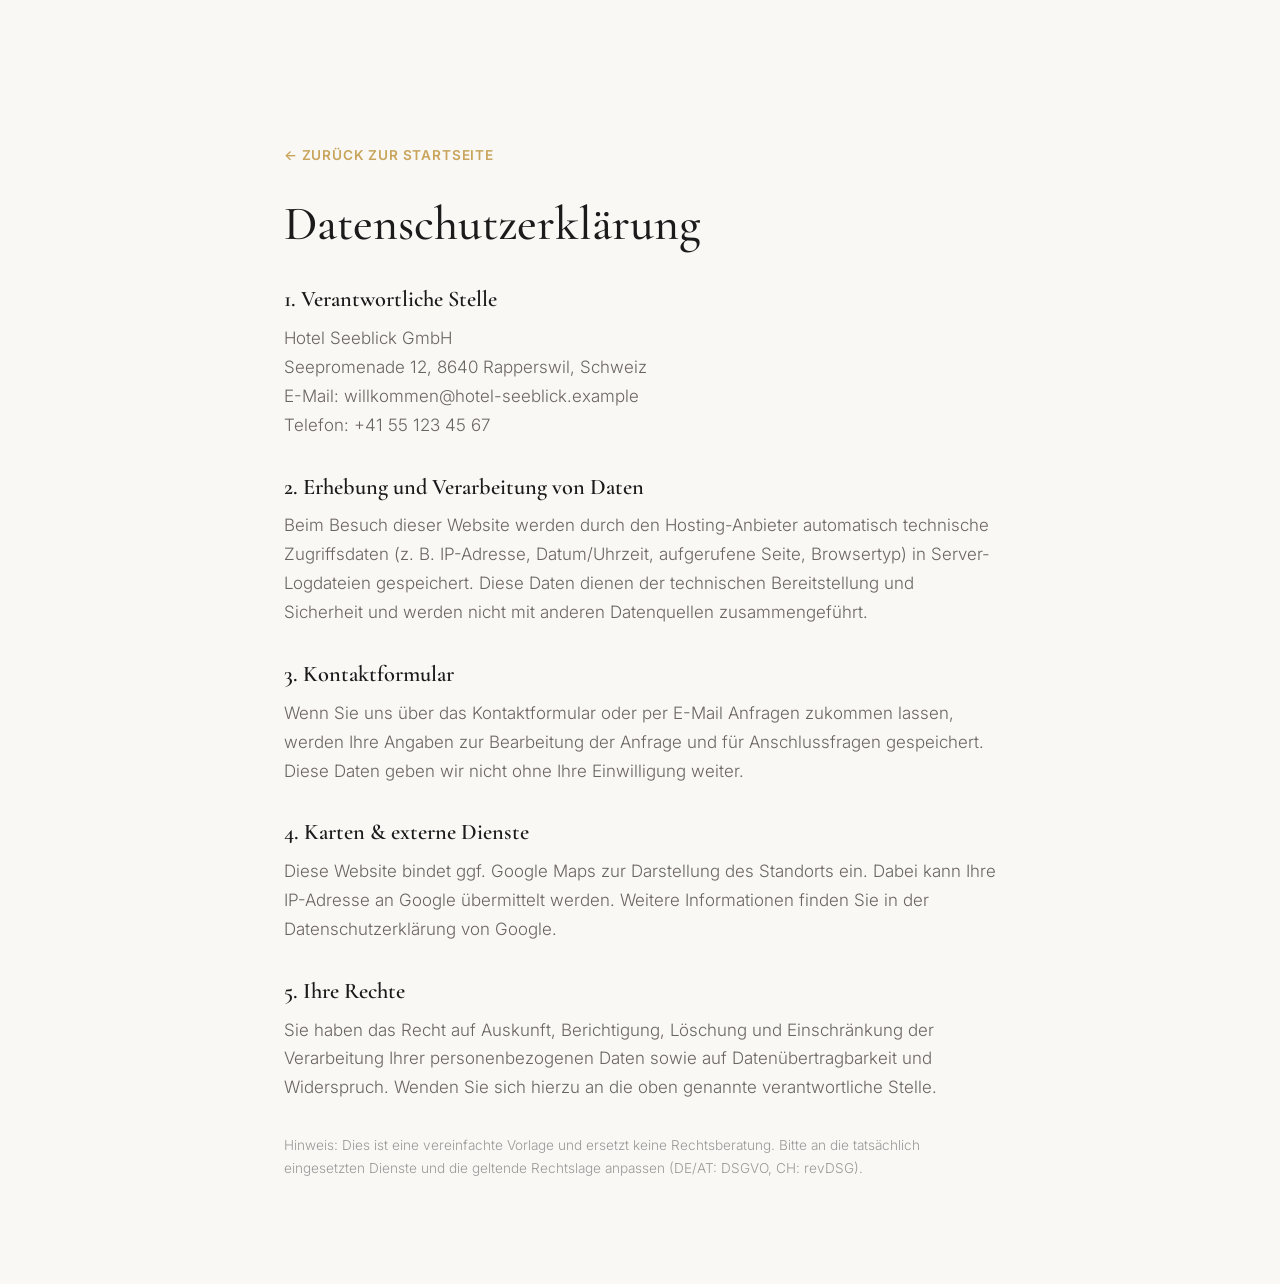
==== datenschutz.html @ 6d51a289 "Add reusable hotel website template Statisches, build-freies Hotel-Website-Template (HTML/CSS/JS), d" ====
<!DOCTYPE html>
<html lang="de">
<head>
  <meta charset="UTF-8" />
  <meta name="viewport" content="width=device-width, initial-scale=1.0" />
  <title>Datenschutz</title>
  <meta name="robots" content="noindex" />
  <link rel="preconnect" href="https://fonts.googleapis.com" />
  <link rel="preconnect" href="https://fonts.gstatic.com" crossorigin />
  <link href="https://fonts.googleapis.com/css2?family=Cormorant+Garamond:wght@400;500;600;700&family=Inter:wght@300;400;500;600&display=swap" rel="stylesheet" />
  <link rel="icon" href="images/favicon.svg" type="image/svg+xml" />
  <link rel="stylesheet" href="css/style.css" />
</head>
<body>
  <main class="legal-page">
    <a href="index.html" class="legal-back">← Zurück zur Startseite</a>
    <h1>Datenschutzerklärung</h1>

    <h2>1. Verantwortliche Stelle</h2>
    <p id="dsResponsible"></p>

    <h2>2. Erhebung und Verarbeitung von Daten</h2>
    <p>Beim Besuch dieser Website werden durch den Hosting-Anbieter automatisch technische
       Zugriffsdaten (z. B. IP-Adresse, Datum/Uhrzeit, aufgerufene Seite, Browsertyp)
       in Server-Logdateien gespeichert. Diese Daten dienen der technischen Bereitstellung
       und Sicherheit und werden nicht mit anderen Datenquellen zusammengeführt.</p>

    <h2>3. Kontaktformular</h2>
    <p>Wenn Sie uns über das Kontaktformular oder per E-Mail Anfragen zukommen lassen,
       werden Ihre Angaben zur Bearbeitung der Anfrage und für Anschlussfragen gespeichert.
       Diese Daten geben wir nicht ohne Ihre Einwilligung weiter.</p>

    <h2>4. Karten &amp; externe Dienste</h2>
    <p>Diese Website bindet ggf. Google Maps zur Darstellung des Standorts ein. Dabei kann
       Ihre IP-Adresse an Google übermittelt werden. Weitere Informationen finden Sie in der
       Datenschutzerklärung von Google.</p>

    <h2>5. Ihre Rechte</h2>
    <p>Sie haben das Recht auf Auskunft, Berichtigung, Löschung und Einschränkung der
       Verarbeitung Ihrer personenbezogenen Daten sowie auf Datenübertragbarkeit und
       Widerspruch. Wenden Sie sich hierzu an die oben genannte verantwortliche Stelle.</p>

    <p style="margin-top:32px;font-size:.85rem;color:#999">
      Hinweis: Dies ist eine vereinfachte Vorlage und ersetzt keine Rechtsberatung. Bitte an
      die tatsächlich eingesetzten Dienste und die geltende Rechtslage anpassen
      (DE/AT: DSGVO, CH: revDSG).
    </p>
  </main>

  <script src="js/content.js"></script>
  <script>
    (function () {
      var H = window.HOTEL || {}, L = H.legal || {}, C = H.contact || {}, T = H.theme || {};
      var r = document.documentElement.style;
      if (T.colorPrimary) r.setProperty("--color-primary", T.colorPrimary);
      if (T.colorAccent)  r.setProperty("--color-accent", T.colorAccent);
      if (T.colorBg)      r.setProperty("--color-bg", T.colorBg);
      if (T.colorText)    r.setProperty("--color-text", T.colorText);
      if (T.fontHeading)  r.setProperty("--font-heading", T.fontHeading);
      if (T.fontBody)     r.setProperty("--font-body", T.fontBody);

      var parts = [];
      if (L.company) parts.push(L.company);
      if (L.addressLines) parts.push(L.addressLines.join(", "));
      if (L.email || C.email) parts.push("E-Mail: " + (L.email || C.email));
      if (L.phone || C.phone) parts.push("Telefon: " + (L.phone || C.phone));
      var n = document.getElementById("dsResponsible");
      if (n) n.innerHTML = parts.join("<br>");
    })();
  </script>
</body>
</html>
---- css/style.css ----
/* =============================================================================
   HOTEL-WEBSITE · STYLING
   -----------------------------------------------------------------------------
   Farben & Schriften werden über die Variablen in :root gesteuert und können
   zusätzlich in js/content.js (theme) pro Hotel überschrieben werden.
   ============================================================================= */

:root {
  /* --- Theme-Tokens (werden ggf. von content.js überschrieben) --- */
  --color-primary: #1b1b1b;
  --color-accent:  #c8a45c;
  --color-bg:      #faf8f5;
  --color-text:    #2e2b28;
  --font-heading:  'Cormorant Garamond', Georgia, serif;
  --font-body:     'Inter', system-ui, sans-serif;

  /* --- abgeleitete Werte --- */
  --color-muted: #6b6560;
  --color-line:  #e7e1d8;
  --color-white: #ffffff;
  --maxw: 1180px;
  --radius: 6px;
  --shadow: 0 18px 50px rgba(0, 0, 0, .10);
  --shadow-sm: 0 6px 20px rgba(0, 0, 0, .07);
  --ease: cubic-bezier(.22, .61, .36, 1);
}

/* --- Reset / Base ------------------------------------------------------- */
* { box-sizing: border-box; margin: 0; padding: 0; }
html { scroll-behavior: smooth; -webkit-text-size-adjust: 100%; }
body {
  font-family: var(--font-body);
  color: var(--color-text);
  background: var(--color-bg);
  line-height: 1.7;
  font-weight: 300;
  font-size: 17px;
  overflow-x: hidden;
}
img { max-width: 100%; display: block; }
a { color: inherit; text-decoration: none; }
h1, h2, h3 { font-family: var(--font-heading); font-weight: 600; line-height: 1.15; color: var(--color-primary); }
h1 { font-size: clamp(2.6rem, 6vw, 4.6rem); font-weight: 500; }
h2 { font-size: clamp(2rem, 4vw, 3rem); }
h3 { font-size: 1.5rem; }
p { color: var(--color-text); }

.container { width: 100%; max-width: var(--maxw); margin: 0 auto; padding: 0 24px; }

.eyebrow {
  font-family: var(--font-body);
  text-transform: uppercase;
  letter-spacing: .22em;
  font-size: .72rem;
  font-weight: 600;
  color: var(--color-accent);
  margin-bottom: 14px;
}
.eyebrow-light { color: var(--color-accent); }

.section { padding: clamp(64px, 9vw, 120px) 0; }
.section-head { text-align: center; max-width: 640px; margin: 0 auto clamp(40px, 6vw, 64px); }

/* --- Buttons ------------------------------------------------------------ */
.btn {
  display: inline-block;
  font-family: var(--font-body);
  font-size: .82rem;
  font-weight: 600;
  letter-spacing: .12em;
  text-transform: uppercase;
  padding: 15px 34px;
  border-radius: var(--radius);
  cursor: pointer;
  border: 1px solid transparent;
  transition: transform .25s var(--ease), background .25s, color .25s, box-shadow .25s;
}
.btn-primary { background: var(--color-accent); color: #fff; }
.btn-primary:hover { transform: translateY(-2px); box-shadow: 0 12px 28px rgba(200, 164, 92, .35); }
.btn-outline { background: transparent; color: var(--color-primary); border-color: var(--color-line); }
.btn-outline:hover { border-color: var(--color-accent); color: var(--color-accent); }

/* --- Header / Navigation ------------------------------------------------ */
.site-header {
  position: fixed; inset: 0 0 auto 0; z-index: 100;
  transition: background .35s var(--ease), box-shadow .35s, padding .35s;
  padding: 22px 0;
}
.site-header.scrolled { background: var(--color-white); box-shadow: var(--shadow-sm); padding: 12px 0; }
.header-inner { display: flex; align-items: center; justify-content: space-between; }
.logo {
  font-family: var(--font-heading); font-size: 1.7rem; font-weight: 600; letter-spacing: .02em;
  color: #fff; transition: color .35s;
}
.site-header.scrolled .logo { color: var(--color-primary); }

.main-nav ul { display: flex; align-items: center; gap: 34px; list-style: none; }
.main-nav a {
  font-size: .82rem; letter-spacing: .1em; text-transform: uppercase; font-weight: 500;
  color: #fff; position: relative; transition: color .3s;
}
.site-header.scrolled .main-nav a { color: var(--color-primary); }
.main-nav a:not(.nav-cta)::after {
  content: ""; position: absolute; left: 0; bottom: -6px; width: 0; height: 1px;
  background: var(--color-accent); transition: width .3s var(--ease);
}
.main-nav a:not(.nav-cta):hover::after { width: 100%; }
.main-nav a.nav-cta {
  border: 1px solid rgba(255, 255, 255, .6); padding: 9px 20px; border-radius: var(--radius);
}
.main-nav a.nav-cta:hover { background: var(--color-accent); border-color: var(--color-accent); color: #fff; }
.site-header.scrolled .nav-cta { border-color: var(--color-accent); color: var(--color-accent); }
.site-header.scrolled .nav-cta:hover { background: var(--color-accent); color: #fff; }

.nav-toggle { display: none; flex-direction: column; gap: 5px; background: none; border: 0; cursor: pointer; padding: 6px; z-index: 110; }
.nav-toggle span { width: 26px; height: 2px; background: #fff; transition: transform .3s, opacity .3s; }
.site-header.scrolled .nav-toggle span { background: var(--color-primary); }
.nav-toggle.open span { background: var(--color-primary); }
.nav-toggle.open span:nth-child(1) { transform: translateY(7px) rotate(45deg); }
.nav-toggle.open span:nth-child(2) { opacity: 0; }
.nav-toggle.open span:nth-child(3) { transform: translateY(-7px) rotate(-45deg); }

/* --- Hero --------------------------------------------------------------- */
.hero { position: relative; min-height: 100vh; display: flex; align-items: center; color: #fff; overflow: hidden; }
.hero-bg {
  position: absolute; inset: 0; background-size: cover; background-position: center;
  background-color: #2a2622; transform: scale(1.05); animation: heroZoom 14s ease-out forwards;
}
@keyframes heroZoom { to { transform: scale(1); } }
.hero-overlay { position: absolute; inset: 0; background: linear-gradient(180deg, rgba(20,18,16,.35) 0%, rgba(20,18,16,.55) 100%); }
.hero-content { position: relative; text-align: center; max-width: 820px; }
.hero-eyebrow { text-transform: uppercase; letter-spacing: .26em; font-size: .78rem; font-weight: 600; color: var(--color-accent); margin-bottom: 20px; }
.hero h1 { color: #fff; margin-bottom: 20px; text-shadow: 0 2px 30px rgba(0,0,0,.25); }
.hero-subline { font-size: 1.25rem; font-weight: 300; margin-bottom: 38px; color: rgba(255,255,255,.92); }
.hero-scroll {
  position: absolute; bottom: 28px; left: 50%; transform: translateX(-50%);
  color: #fff; font-size: 1.6rem; opacity: .8; animation: bob 2s infinite;
}
@keyframes bob { 0%,100% { transform: translate(-50%,0); } 50% { transform: translate(-50%,8px); } }

/* --- Über uns ----------------------------------------------------------- */
.about-grid { display: grid; grid-template-columns: 1fr 1fr; gap: clamp(36px, 6vw, 80px); align-items: center; }
.about-text h2 { margin-bottom: 22px; }
.about-text p { color: var(--color-muted); margin-bottom: 16px; }
.about-image img { border-radius: var(--radius); box-shadow: var(--shadow); aspect-ratio: 4/5; object-fit: cover; width: 100%; }

/* --- Zimmer ------------------------------------------------------------- */
.rooms-grid { display: grid; grid-template-columns: repeat(3, 1fr); gap: 30px; }
.room-card { background: #fff; border-radius: var(--radius); overflow: hidden; box-shadow: var(--shadow-sm); display: flex; flex-direction: column; transition: transform .35s var(--ease), box-shadow .35s; }
.room-card:hover { transform: translateY(-6px); box-shadow: var(--shadow); }
.room-img { overflow: hidden; aspect-ratio: 3/2; }
.room-img img { width: 100%; height: 100%; object-fit: cover; transition: transform .6s var(--ease); }
.room-card:hover .room-img img { transform: scale(1.06); }
.room-body { padding: 26px; display: flex; flex-direction: column; flex: 1; }
.room-head { display: flex; align-items: baseline; justify-content: space-between; gap: 12px; margin-bottom: 12px; }
.room-size { font-size: .8rem; color: var(--color-muted); letter-spacing: .05em; white-space: nowrap; }
.room-desc { color: var(--color-muted); font-size: .96rem; margin-bottom: 18px; }
.room-tags { display: flex; flex-wrap: wrap; gap: 8px; margin-bottom: 22px; }
.room-tag { font-size: .74rem; letter-spacing: .04em; padding: 5px 11px; background: var(--color-bg); border: 1px solid var(--color-line); border-radius: 40px; color: var(--color-muted); }
.room-foot { margin-top: auto; display: flex; align-items: center; justify-content: space-between; padding-top: 16px; border-top: 1px solid var(--color-line); }
.room-price { font-family: var(--font-heading); font-size: 1.25rem; color: var(--color-primary); font-weight: 600; }
.room-link { font-size: .82rem; font-weight: 600; letter-spacing: .06em; color: var(--color-accent); text-transform: uppercase; }

/* --- Ausstattung -------------------------------------------------------- */
.amenities { background: #fff; }
.amenities-grid { display: grid; grid-template-columns: repeat(3, 1fr); gap: 20px; }
.amenity { text-align: center; padding: 40px 26px; border: 1px solid var(--color-line); border-radius: var(--radius); transition: border-color .3s, transform .3s var(--ease); }
.amenity:hover { border-color: var(--color-accent); transform: translateY(-4px); }
.amenity-icon { width: 54px; height: 54px; margin: 0 auto 18px; color: var(--color-accent); }
.amenity-icon svg { width: 100%; height: 100%; }
.amenity h3 { font-size: 1.2rem; margin-bottom: 8px; }
.amenity p { color: var(--color-muted); font-size: .92rem; }

/* --- Galerie ------------------------------------------------------------ */
.gallery-grid { display: grid; grid-template-columns: repeat(3, 1fr); gap: 14px; }
.gallery-item { border: 0; padding: 0; cursor: pointer; overflow: hidden; border-radius: var(--radius); aspect-ratio: 1; background: var(--color-line); }
.gallery-item img { width: 100%; height: 100%; object-fit: cover; transition: transform .6s var(--ease); }
.gallery-item:hover img { transform: scale(1.08); }
.gallery-item:nth-child(1) { grid-column: span 2; grid-row: span 2; aspect-ratio: auto; }

/* --- Bewertungen -------------------------------------------------------- */
.testimonials { background: var(--color-primary); color: #fff; }
.testimonials h2 { color: #fff; }
.testimonials-grid { display: grid; grid-template-columns: repeat(3, 1fr); gap: 28px; }
.testimonial { background: rgba(255,255,255,.04); border: 1px solid rgba(255,255,255,.1); border-radius: var(--radius); padding: 34px 30px; }
.testimonial .stars { color: var(--color-accent); letter-spacing: .15em; margin-bottom: 16px; font-size: .95rem; }
.testimonial blockquote { font-family: var(--font-heading); font-size: 1.3rem; line-height: 1.5; color: #fff; margin-bottom: 20px; font-style: italic; }
.testimonial figcaption { font-size: .9rem; color: rgba(255,255,255,.65); }
.testimonial figcaption strong { color: #fff; font-weight: 500; }

/* --- Lage --------------------------------------------------------------- */
.location-grid { display: grid; grid-template-columns: 1fr 1.15fr; gap: clamp(32px, 5vw, 64px); align-items: center; }
.location-text h2 { margin-bottom: 20px; }
.location-address { font-size: 1.15rem; color: var(--color-primary); margin-bottom: 10px; font-weight: 500; }
.location-directions { color: var(--color-muted); margin-bottom: 26px; }
.location-map { border-radius: var(--radius); overflow: hidden; box-shadow: var(--shadow); }
.location-map iframe { width: 100%; height: 400px; border: 0; display: block; }

/* --- Kontakt ------------------------------------------------------------ */
.contact { background: #fff; }
.contact-grid { display: grid; grid-template-columns: 1fr 1.1fr; gap: clamp(36px, 6vw, 72px); align-items: start; }
.contact-info h2 { margin-bottom: 26px; }
.contact-list { list-style: none; }
.contact-list li { display: flex; flex-direction: column; padding: 14px 0; border-bottom: 1px solid var(--color-line); }
.contact-label { font-size: .72rem; text-transform: uppercase; letter-spacing: .14em; color: var(--color-accent); font-weight: 600; margin-bottom: 4px; }
.contact-list a:hover { color: var(--color-accent); }
.contact-social { display: flex; gap: 16px; margin-top: 24px; }
.contact-social a { font-size: .82rem; font-weight: 600; letter-spacing: .06em; text-transform: uppercase; color: var(--color-primary); border-bottom: 1px solid var(--color-accent); padding-bottom: 3px; }
.contact-social a:hover { color: var(--color-accent); }

.contact-form { background: var(--color-bg); padding: clamp(26px, 4vw, 42px); border-radius: var(--radius); border: 1px solid var(--color-line); }
.form-row { display: grid; grid-template-columns: 1fr 1fr; gap: 16px; }
.contact-form label { display: block; font-size: .78rem; font-weight: 600; letter-spacing: .08em; text-transform: uppercase; color: var(--color-muted); margin-bottom: 16px; }
.contact-form input, .contact-form textarea {
  width: 100%; margin-top: 7px; padding: 13px 15px; font-family: var(--font-body); font-size: .95rem;
  border: 1px solid var(--color-line); border-radius: var(--radius); background: #fff; color: var(--color-text);
  font-weight: 400; transition: border-color .25s;
}
.contact-form input:focus, .contact-form textarea:focus { outline: none; border-color: var(--color-accent); }
.contact-form textarea { resize: vertical; }
.contact-form .btn { width: 100%; margin-top: 6px; border: 0; }
.form-status { margin-top: 14px; font-size: .9rem; min-height: 1em; }
.form-status.ok { color: #2e7d32; }
.form-status.err { color: #c0392b; }

/* --- Footer ------------------------------------------------------------- */
.site-footer { background: var(--color-primary); color: rgba(255,255,255,.7); padding: 60px 0 30px; }
.footer-inner { display: grid; grid-template-columns: 1fr auto; gap: 30px 40px; align-items: start; }
.footer-logo { font-family: var(--font-heading); font-size: 1.5rem; color: #fff; display: block; margin-bottom: 8px; }
.footer-brand p { color: rgba(255,255,255,.55); font-size: .95rem; }
.footer-nav { display: flex; flex-wrap: wrap; gap: 22px; }
.footer-nav a { font-size: .85rem; letter-spacing: .04em; transition: color .25s; }
.footer-nav a:hover { color: var(--color-accent); }
.footer-copy { grid-column: 1 / -1; border-top: 1px solid rgba(255,255,255,.12); padding-top: 24px; margin-top: 14px; font-size: .82rem; color: rgba(255,255,255,.45); }

/* --- Lightbox ----------------------------------------------------------- */
.lightbox { position: fixed; inset: 0; z-index: 200; background: rgba(15,13,11,.94); display: none; align-items: center; justify-content: center; }
.lightbox.open { display: flex; }
.lightbox-img { max-width: 90vw; max-height: 86vh; border-radius: 4px; box-shadow: 0 20px 60px rgba(0,0,0,.5); }
.lightbox-close { position: absolute; top: 22px; right: 28px; background: none; border: 0; color: #fff; font-size: 2.4rem; line-height: 1; cursor: pointer; opacity: .85; }
.lightbox-nav { position: absolute; top: 50%; transform: translateY(-50%); background: rgba(255,255,255,.08); border: 0; color: #fff; width: 54px; height: 54px; border-radius: 50%; font-size: 2rem; cursor: pointer; transition: background .25s; }
.lightbox-nav:hover { background: rgba(255,255,255,.2); }
.lightbox-prev { left: 24px; }
.lightbox-next { right: 24px; }

/* --- Reveal-Animation --------------------------------------------------- */
.reveal { opacity: 0; transform: translateY(28px); transition: opacity .7s var(--ease), transform .7s var(--ease); }
.reveal.visible { opacity: 1; transform: none; }

/* --- Sub-Seiten (Impressum/Datenschutz) --------------------------------- */
.legal-page { max-width: 760px; margin: 0 auto; padding: 140px 24px 90px; }
.legal-page h1 { font-size: clamp(2rem, 4vw, 3rem); margin-bottom: 30px; }
.legal-page h2 { font-size: 1.4rem; margin: 34px 0 12px; }
.legal-page p, .legal-page address { color: var(--color-muted); margin-bottom: 14px; font-style: normal; }
.legal-back { display: inline-block; margin-bottom: 30px; color: var(--color-accent); font-weight: 600; font-size: .85rem; letter-spacing: .06em; text-transform: uppercase; }

/* --- Responsive --------------------------------------------------------- */
@media (max-width: 900px) {
  .rooms-grid, .amenities-grid, .testimonials-grid { grid-template-columns: repeat(2, 1fr); }
  .about-grid, .location-grid, .contact-grid { grid-template-columns: 1fr; }
  .about-image { order: -1; }
  .about-image img { aspect-ratio: 16/10; }
  .gallery-item:nth-child(1) { grid-column: span 2; grid-row: span 1; aspect-ratio: 16/10; }
}
@media (max-width: 720px) {
  .nav-toggle { display: flex; }
  .main-nav {
    position: fixed; inset: 0 0 0 auto; width: min(78vw, 320px); background: #fff;
    transform: translateX(100%); transition: transform .4s var(--ease); box-shadow: -10px 0 40px rgba(0,0,0,.12);
    display: flex; align-items: center; padding: 80px 40px;
  }
  .main-nav.open { transform: translateX(0); }
  .main-nav ul { flex-direction: column; align-items: flex-start; gap: 26px; }
  .main-nav a { color: var(--color-primary) !important; font-size: 1rem; }
  .main-nav a.nav-cta { border-color: var(--color-accent); color: var(--color-accent) !important; }
}
@media (max-width: 560px) {
  body { font-size: 16px; }
  .rooms-grid, .amenities-grid, .testimonials-grid, .gallery-grid { grid-template-columns: 1fr; }
  .gallery-item:nth-child(1) { grid-column: span 1; }
  .form-row { grid-template-columns: 1fr; }
  .footer-inner { grid-template-columns: 1fr; }
}

/* --- Reduced Motion ----------------------------------------------------- */
@media (prefers-reduced-motion: reduce) {
  * { animation: none !important; transition: none !important; scroll-behavior: auto !important; }
  .reveal { opacity: 1; transform: none; }
}
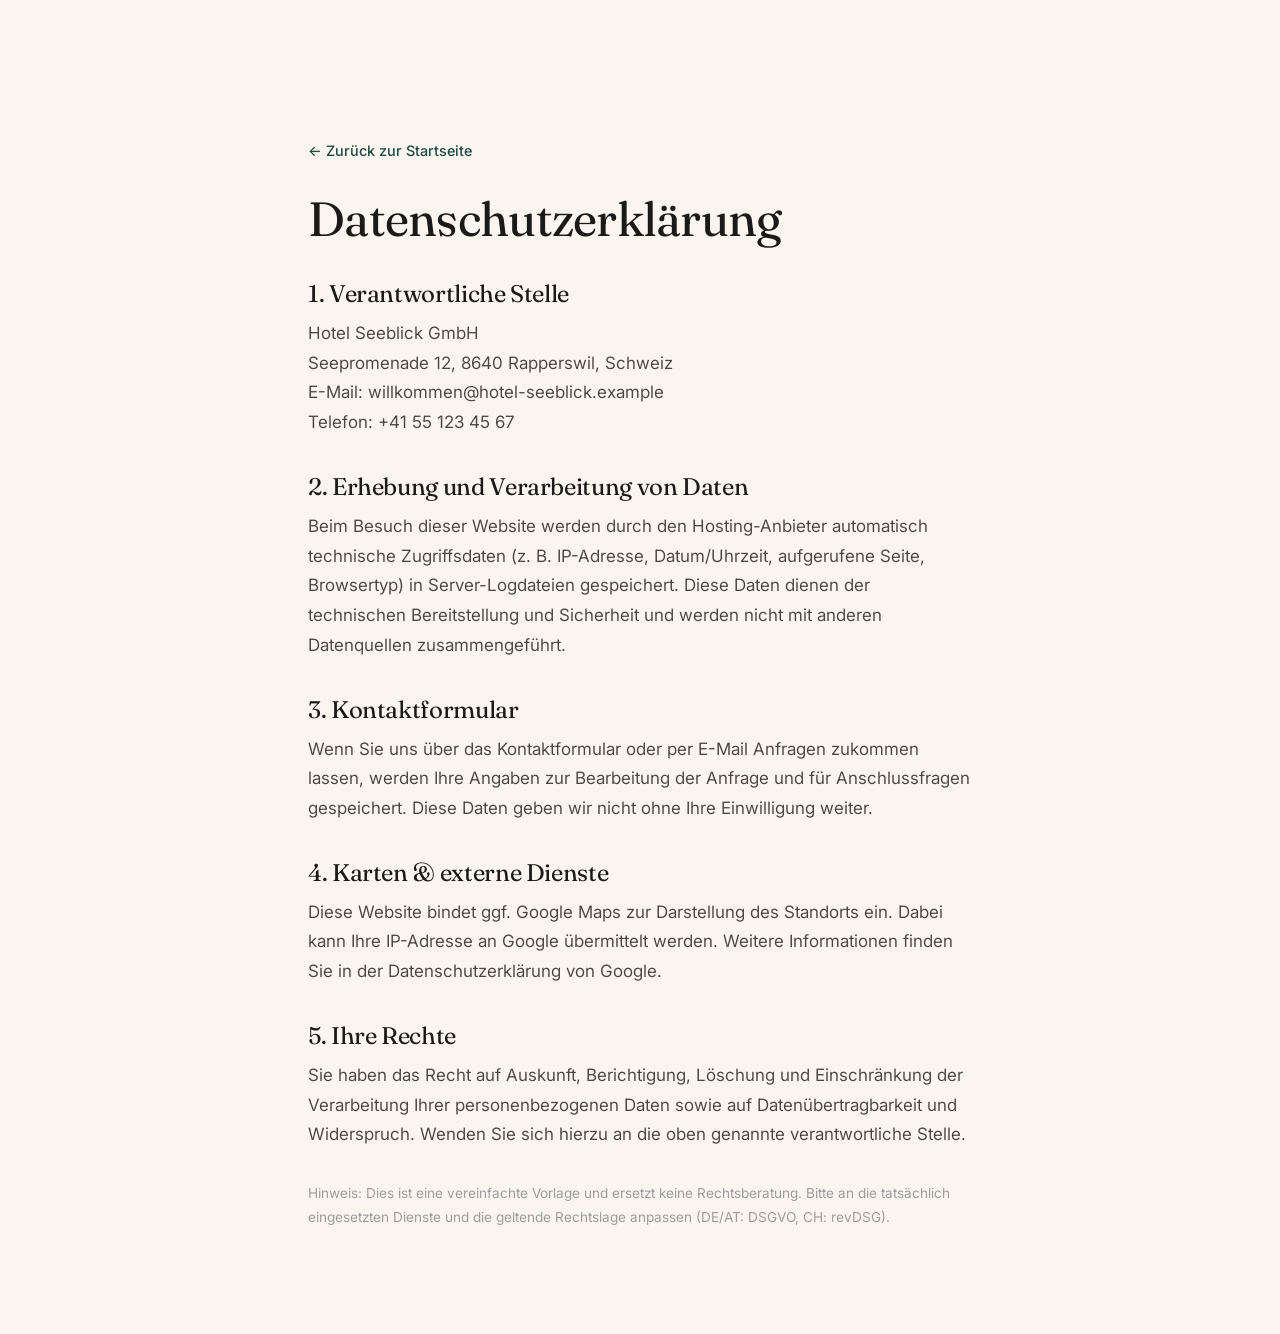
==== commit 739d490c: "Redesign: modern editorial landing page with storytelling and SEO Komplettes Redesign der Landingpag" ====
--- a/datenschutz.html
+++ b/datenschutz.html
@@ -7,7 +7,7 @@
   <meta name="robots" content="noindex" />
   <link rel="preconnect" href="https://fonts.googleapis.com" />
   <link rel="preconnect" href="https://fonts.gstatic.com" crossorigin />
-  <link href="https://fonts.googleapis.com/css2?family=Cormorant+Garamond:wght@400;500;600;700&family=Inter:wght@300;400;500;600&display=swap" rel="stylesheet" />
+  <link href="https://fonts.googleapis.com/css2?family=Fraunces:ital,opsz,wght@0,9..144,300..600;1,9..144,300..500&family=Inter:wght@300;400;500;600&display=swap" rel="stylesheet" />
   <link rel="icon" href="images/favicon.svg" type="image/svg+xml" />
   <link rel="stylesheet" href="css/style.css" />
 </head>
@@ -52,12 +52,14 @@
     (function () {
       var H = window.HOTEL || {}, L = H.legal || {}, C = H.contact || {}, T = H.theme || {};
       var r = document.documentElement.style;
-      if (T.colorPrimary) r.setProperty("--color-primary", T.colorPrimary);
-      if (T.colorAccent)  r.setProperty("--color-accent", T.colorAccent);
-      if (T.colorBg)      r.setProperty("--color-bg", T.colorBg);
-      if (T.colorText)    r.setProperty("--color-text", T.colorText);
-      if (T.fontHeading)  r.setProperty("--font-heading", T.fontHeading);
-      if (T.fontBody)     r.setProperty("--font-body", T.fontBody);
+      if (T.colorInk)        r.setProperty("--color-ink", T.colorInk);
+      if (T.colorBg)         r.setProperty("--color-bg", T.colorBg);
+      if (T.colorSand)       r.setProperty("--color-sand", T.colorSand);
+      if (T.colorSurface)    r.setProperty("--color-surface", T.colorSurface);
+      if (T.colorAccent)     r.setProperty("--color-accent", T.colorAccent);
+      if (T.colorAccentDark) r.setProperty("--color-accent-dark", T.colorAccentDark);
+      if (T.fontDisplay)     r.setProperty("--font-display", T.fontDisplay);
+      if (T.fontBody)        r.setProperty("--font-body", T.fontBody);
 
       var parts = [];
       if (L.company) parts.push(L.company);
--- a/css/style.css
+++ b/css/style.css
@@ -1,289 +1,378 @@
 /* =============================================================================
-   HOTEL-WEBSITE · STYLING
+   HOTEL-WEBSITE · DESIGN-SYSTEM  ·  „Modern Editorial · See & Natur"
    -----------------------------------------------------------------------------
-   Farben & Schriften werden über die Variablen in :root gesteuert und können
-   zusätzlich in js/content.js (theme) pro Hotel überschrieben werden.
+   Farben/Schriften kommen aus den Tokens in :root und werden zusätzlich von
+   js/content.js (theme) pro Hotel überschrieben.
    ============================================================================= */
 
 :root {
-  /* --- Theme-Tokens (werden ggf. von content.js überschrieben) --- */
-  --color-primary: #1b1b1b;
-  --color-accent:  #c8a45c;
-  --color-bg:      #faf8f5;
-  --color-text:    #2e2b28;
-  --font-heading:  'Cormorant Garamond', Georgia, serif;
-  --font-body:     'Inter', system-ui, sans-serif;
-
-  /* --- abgeleitete Werte --- */
-  --color-muted: #6b6560;
-  --color-line:  #e7e1d8;
-  --color-white: #ffffff;
-  --maxw: 1180px;
-  --radius: 6px;
-  --shadow: 0 18px 50px rgba(0, 0, 0, .10);
-  --shadow-sm: 0 6px 20px rgba(0, 0, 0, .07);
+  /* --- Theme-Tokens (ggf. von content.js überschrieben) --- */
+  --color-ink:         #1b1a17;
+  --color-bg:          #faf6ef;
+  --color-sand:        #f1e9dc;
+  --color-surface:     #ffffff;
+  --color-accent:      #1f4a3f;
+  --color-accent-dark: #163a31;
+  --font-display: 'Fraunces', 'Cormorant Garamond', Georgia, serif;
+  --font-body:    'Inter', system-ui, -apple-system, sans-serif;
+
+  /* --- abgeleitet --- */
+  --ink-soft:   #4a463f;
+  --muted:      #7a7268;
+  --line:       #e4dacb;
+  --accent-tint:#eaf0ec;
+  --star:       #c8862f;
+  --on-accent:  #f3efe6;
+
+  --maxw: 1200px;
+  --gutter: clamp(20px, 5vw, 48px);
+  --r-sm: 4px;
+  --r: 10px;
+  --r-lg: 16px;
+  --shadow-sm: 0 4px 16px rgba(27, 26, 23, .06);
+  --shadow:    0 20px 60px rgba(27, 26, 23, .10);
+  --shadow-lg: 0 40px 90px rgba(27, 26, 23, .16);
   --ease: cubic-bezier(.22, .61, .36, 1);
+  --ease-out: cubic-bezier(.16, 1, .3, 1);
+  --header-h: 76px;
 }
 
 /* --- Reset / Base ------------------------------------------------------- */
 * { box-sizing: border-box; margin: 0; padding: 0; }
-html { scroll-behavior: smooth; -webkit-text-size-adjust: 100%; }
+html { -webkit-text-size-adjust: 100%; scroll-behavior: smooth; scroll-padding-top: var(--header-h); }
 body {
   font-family: var(--font-body);
-  color: var(--color-text);
+  color: var(--color-ink);
   background: var(--color-bg);
-  line-height: 1.7;
-  font-weight: 300;
+  line-height: 1.75;
+  font-weight: 380;
   font-size: 17px;
   overflow-x: hidden;
+  -webkit-font-smoothing: antialiased;
+  text-rendering: optimizeLegibility;
 }
 img { max-width: 100%; display: block; }
 a { color: inherit; text-decoration: none; }
-h1, h2, h3 { font-family: var(--font-heading); font-weight: 600; line-height: 1.15; color: var(--color-primary); }
-h1 { font-size: clamp(2.6rem, 6vw, 4.6rem); font-weight: 500; }
-h2 { font-size: clamp(2rem, 4vw, 3rem); }
-h3 { font-size: 1.5rem; }
-p { color: var(--color-text); }
-
-.container { width: 100%; max-width: var(--maxw); margin: 0 auto; padding: 0 24px; }
-
-.eyebrow {
+button { font: inherit; }
+
+h1, h2, h3 {
+  font-family: var(--font-display);
+  font-weight: 400;
+  line-height: 1.08;
+  letter-spacing: -0.015em;
+  color: var(--color-ink);
+  font-optical-sizing: auto;
+}
+h2 { font-size: clamp(2.1rem, 4.4vw, 3.5rem); }
+h3 { font-size: 1.4rem; line-height: 1.2; }
+p { color: var(--ink-soft); }
+
+.container { width: 100%; max-width: var(--maxw); margin-inline: auto; padding-inline: var(--gutter); }
+
+::selection { background: var(--color-accent); color: #fff; }
+:focus-visible { outline: 2px solid var(--color-accent); outline-offset: 3px; border-radius: 2px; }
+
+.skip-link {
+  position: fixed; top: -60px; left: 12px; z-index: 300;
+  background: var(--color-accent); color: #fff; padding: 10px 18px; border-radius: var(--r-sm);
+  transition: top .2s;
+}
+.skip-link:focus { top: 12px; }
+
+/* --- Kicker (Mini-Überschrift mit Linie) -------------------------------- */
+.kicker {
+  display: inline-flex; align-items: center; gap: 12px;
   font-family: var(--font-body);
-  text-transform: uppercase;
-  letter-spacing: .22em;
-  font-size: .72rem;
-  font-weight: 600;
-  color: var(--color-accent);
-  margin-bottom: 14px;
-}
-.eyebrow-light { color: var(--color-accent); }
-
-.section { padding: clamp(64px, 9vw, 120px) 0; }
-.section-head { text-align: center; max-width: 640px; margin: 0 auto clamp(40px, 6vw, 64px); }
+  text-transform: uppercase; letter-spacing: .2em; font-size: .72rem; font-weight: 600;
+  color: var(--color-accent); margin-bottom: 18px;
+}
+.kicker::before { content: ""; width: 28px; height: 1px; background: currentColor; opacity: .6; }
+.kicker-invert { color: var(--star); }
+
+/* --- Section-Rhythmus --------------------------------------------------- */
+.section { padding-block: clamp(72px, 11vw, 150px); }
+.section-head { max-width: 640px; margin-bottom: clamp(40px, 6vw, 68px); }
+.section-head h2 { margin-top: 4px; }
 
 /* --- Buttons ------------------------------------------------------------ */
 .btn {
-  display: inline-block;
-  font-family: var(--font-body);
-  font-size: .82rem;
-  font-weight: 600;
-  letter-spacing: .12em;
-  text-transform: uppercase;
-  padding: 15px 34px;
-  border-radius: var(--radius);
-  cursor: pointer;
-  border: 1px solid transparent;
-  transition: transform .25s var(--ease), background .25s, color .25s, box-shadow .25s;
-}
+  display: inline-flex; align-items: center; justify-content: center; gap: 10px;
+  font-family: var(--font-body); font-size: .92rem; font-weight: 500; letter-spacing: .01em;
+  padding: 15px 30px; border-radius: var(--r-sm); border: 1px solid transparent;
+  cursor: pointer; white-space: nowrap; transition: background .3s var(--ease), color .3s, border-color .3s, transform .3s var(--ease), box-shadow .3s;
+}
+.btn-sm { padding: 11px 22px; font-size: .86rem; }
+.btn-block { width: 100%; }
 .btn-primary { background: var(--color-accent); color: #fff; }
-.btn-primary:hover { transform: translateY(-2px); box-shadow: 0 12px 28px rgba(200, 164, 92, .35); }
-.btn-outline { background: transparent; color: var(--color-primary); border-color: var(--color-line); }
+.btn-primary:hover { background: var(--color-accent-dark); transform: translateY(-2px); box-shadow: 0 14px 30px rgba(31, 74, 63, .28); }
+/* Auf dunklem Hero-Foto: heller Primär-CTA für maximalen Kontrast */
+.hero .btn-primary { background: var(--color-bg); color: var(--color-ink); }
+.hero .btn-primary:hover { background: #fff; box-shadow: 0 14px 30px rgba(0, 0, 0, .25); }
+.btn-ghost { background: rgba(255,255,255,.10); color: #fff; border-color: rgba(255,255,255,.55); backdrop-filter: blur(4px); }
+.btn-ghost:hover { background: rgba(255,255,255,.20); transform: translateY(-2px); }
+.btn-outline { background: transparent; color: var(--color-ink); border-color: var(--line); }
 .btn-outline:hover { border-color: var(--color-accent); color: var(--color-accent); }
 
-/* --- Header / Navigation ------------------------------------------------ */
+/* --- Header ------------------------------------------------------------- */
 .site-header {
-  position: fixed; inset: 0 0 auto 0; z-index: 100;
-  transition: background .35s var(--ease), box-shadow .35s, padding .35s;
-  padding: 22px 0;
-}
-.site-header.scrolled { background: var(--color-white); box-shadow: var(--shadow-sm); padding: 12px 0; }
-.header-inner { display: flex; align-items: center; justify-content: space-between; }
-.logo {
-  font-family: var(--font-heading); font-size: 1.7rem; font-weight: 600; letter-spacing: .02em;
-  color: #fff; transition: color .35s;
-}
-.site-header.scrolled .logo { color: var(--color-primary); }
-
-.main-nav ul { display: flex; align-items: center; gap: 34px; list-style: none; }
-.main-nav a {
-  font-size: .82rem; letter-spacing: .1em; text-transform: uppercase; font-weight: 500;
-  color: #fff; position: relative; transition: color .3s;
-}
-.site-header.scrolled .main-nav a { color: var(--color-primary); }
-.main-nav a:not(.nav-cta)::after {
-  content: ""; position: absolute; left: 0; bottom: -6px; width: 0; height: 1px;
-  background: var(--color-accent); transition: width .3s var(--ease);
-}
-.main-nav a:not(.nav-cta):hover::after { width: 100%; }
-.main-nav a.nav-cta {
-  border: 1px solid rgba(255, 255, 255, .6); padding: 9px 20px; border-radius: var(--radius);
-}
-.main-nav a.nav-cta:hover { background: var(--color-accent); border-color: var(--color-accent); color: #fff; }
-.site-header.scrolled .nav-cta { border-color: var(--color-accent); color: var(--color-accent); }
-.site-header.scrolled .nav-cta:hover { background: var(--color-accent); color: #fff; }
-
-.nav-toggle { display: none; flex-direction: column; gap: 5px; background: none; border: 0; cursor: pointer; padding: 6px; z-index: 110; }
-.nav-toggle span { width: 26px; height: 2px; background: #fff; transition: transform .3s, opacity .3s; }
-.site-header.scrolled .nav-toggle span { background: var(--color-primary); }
-.nav-toggle.open span { background: var(--color-primary); }
+  position: fixed; inset: 0 0 auto 0; z-index: 100; height: var(--header-h);
+  display: flex; align-items: center;
+  transition: background .4s var(--ease), box-shadow .4s, height .4s;
+}
+.site-header.scrolled { background: rgba(250, 246, 239, .88); backdrop-filter: blur(12px); box-shadow: var(--shadow-sm); height: 64px; }
+.header-inner { display: flex; align-items: center; justify-content: space-between; gap: 24px; width: 100%; }
+.logo { font-family: var(--font-display); font-size: 1.65rem; color: #fff; letter-spacing: -0.01em; transition: color .4s; }
+.site-header.scrolled .logo { color: var(--color-ink); }
+
+.main-nav { margin-left: auto; }
+.main-nav ul { display: flex; align-items: center; gap: 30px; list-style: none; }
+.main-nav a { font-size: .9rem; font-weight: 450; color: rgba(255,255,255,.9); position: relative; transition: color .3s; }
+.site-header.scrolled .main-nav a { color: var(--ink-soft); }
+.main-nav a::after { content: ""; position: absolute; left: 0; bottom: -5px; width: 0; height: 1.5px; background: currentColor; transition: width .3s var(--ease); }
+.main-nav a:hover { color: #fff; }
+.site-header.scrolled .main-nav a:hover { color: var(--color-accent); }
+.main-nav a:hover::after { width: 100%; }
+/* Header-CTA: über dem Hero als Ghost, nach dem Scrollen als grüner Button */
+.header-cta { margin-left: 4px; background: rgba(255,255,255,.12); border-color: rgba(255,255,255,.65); color: #fff; backdrop-filter: blur(4px); }
+.header-cta:hover { background: rgba(255,255,255,.24); transform: none; box-shadow: none; }
+.site-header.scrolled .header-cta { background: var(--color-accent); border-color: transparent; color: #fff; }
+.site-header.scrolled .header-cta:hover { background: var(--color-accent-dark); }
+
+.nav-toggle { display: none; flex-direction: column; gap: 5px; background: none; border: 0; cursor: pointer; padding: 8px; z-index: 120; }
+.nav-toggle span { width: 26px; height: 2px; background: #fff; border-radius: 2px; transition: transform .3s, opacity .3s, background .3s; }
+.site-header.scrolled .nav-toggle span { background: var(--color-ink); }
+.nav-toggle.open span { background: var(--color-ink); }
 .nav-toggle.open span:nth-child(1) { transform: translateY(7px) rotate(45deg); }
 .nav-toggle.open span:nth-child(2) { opacity: 0; }
 .nav-toggle.open span:nth-child(3) { transform: translateY(-7px) rotate(-45deg); }
 
 /* --- Hero --------------------------------------------------------------- */
-.hero { position: relative; min-height: 100vh; display: flex; align-items: center; color: #fff; overflow: hidden; }
+.hero { position: relative; min-height: 100svh; display: flex; align-items: flex-end; padding-bottom: clamp(70px, 12vh, 130px); overflow: hidden; }
+.hero-media { position: absolute; inset: 0; z-index: -1; }
 .hero-bg {
-  position: absolute; inset: 0; background-size: cover; background-position: center;
-  background-color: #2a2622; transform: scale(1.05); animation: heroZoom 14s ease-out forwards;
-}
-@keyframes heroZoom { to { transform: scale(1); } }
-.hero-overlay { position: absolute; inset: 0; background: linear-gradient(180deg, rgba(20,18,16,.35) 0%, rgba(20,18,16,.55) 100%); }
-.hero-content { position: relative; text-align: center; max-width: 820px; }
-.hero-eyebrow { text-transform: uppercase; letter-spacing: .26em; font-size: .78rem; font-weight: 600; color: var(--color-accent); margin-bottom: 20px; }
-.hero h1 { color: #fff; margin-bottom: 20px; text-shadow: 0 2px 30px rgba(0,0,0,.25); }
-.hero-subline { font-size: 1.25rem; font-weight: 300; margin-bottom: 38px; color: rgba(255,255,255,.92); }
-.hero-scroll {
-  position: absolute; bottom: 28px; left: 50%; transform: translateX(-50%);
-  color: #fff; font-size: 1.6rem; opacity: .8; animation: bob 2s infinite;
-}
-@keyframes bob { 0%,100% { transform: translate(-50%,0); } 50% { transform: translate(-50%,8px); } }
+  position: absolute; inset: -8% 0 0 0; height: 116%;
+  background-size: cover; background-position: center; background-color: #2c3a34;
+  will-change: transform; transform: scale(1.06); animation: heroIn 1.6s var(--ease-out) forwards;
+}
+@keyframes heroIn { to { transform: scale(1); } }
+.hero-scrim { position: absolute; inset: 0; background: linear-gradient(180deg, rgba(20,26,22,.35) 0%, rgba(20,26,22,.12) 40%, rgba(20,26,22,.72) 100%); }
+.hero-inner { position: relative; max-width: 860px; color: #fff; }
+.hero-kicker { color: rgba(255,255,255,.92); text-transform: uppercase; letter-spacing: .22em; font-size: .78rem; font-weight: 600; margin-bottom: 22px; }
+.hero-title { color: #fff; font-size: clamp(2.9rem, 7.5vw, 6rem); font-weight: 380; line-height: 1.0; letter-spacing: -0.02em; margin-bottom: 24px; text-wrap: balance; }
+.hero-sub { color: rgba(255,255,255,.92); font-size: clamp(1.05rem, 1.8vw, 1.4rem); font-weight: 380; max-width: 560px; margin-bottom: 36px; }
+.hero-actions { display: flex; flex-wrap: wrap; gap: 14px; }
+.hero-scroll { position: absolute; left: 50%; bottom: 26px; transform: translateX(-50%); width: 26px; height: 42px; border: 1.5px solid rgba(255,255,255,.6); border-radius: 20px; }
+.hero-scroll span { position: absolute; left: 50%; top: 9px; width: 3px; height: 8px; margin-left: -1.5px; background: #fff; border-radius: 2px; animation: scrollDot 1.8s infinite; }
+@keyframes scrollDot { 0% { opacity: 0; transform: translateY(0); } 40% { opacity: 1; } 80% { opacity: 0; transform: translateY(14px); } 100% { opacity: 0; } }
+
+/* --- Kennzahlen --------------------------------------------------------- */
+.stats { position: relative; z-index: 5; margin-top: clamp(-56px, -5vw, -40px); }
+.stats-inner {
+  display: grid; grid-template-columns: repeat(4, 1fr);
+  background: var(--color-surface); border-radius: var(--r); box-shadow: var(--shadow);
+  padding: clamp(22px, 3vw, 34px) clamp(10px, 2vw, 20px);
+}
+.stat { text-align: center; padding: 8px 14px; position: relative; }
+.stat + .stat::before { content: ""; position: absolute; left: 0; top: 18%; height: 64%; width: 1px; background: var(--line); }
+.stat-value { font-family: var(--font-display); font-size: clamp(1.9rem, 3vw, 2.6rem); font-weight: 400; color: var(--color-accent); line-height: 1; letter-spacing: -0.02em; }
+.stat-label { font-size: .82rem; color: var(--muted); margin-top: 8px; letter-spacing: .01em; }
 
 /* --- Über uns ----------------------------------------------------------- */
-.about-grid { display: grid; grid-template-columns: 1fr 1fr; gap: clamp(36px, 6vw, 80px); align-items: center; }
-.about-text h2 { margin-bottom: 22px; }
-.about-text p { color: var(--color-muted); margin-bottom: 16px; }
-.about-image img { border-radius: var(--radius); box-shadow: var(--shadow); aspect-ratio: 4/5; object-fit: cover; width: 100%; }
+.about-grid { display: grid; grid-template-columns: 1.05fr .95fr; gap: clamp(36px, 6vw, 84px); align-items: center; }
+.about-text .lead { font-family: var(--font-display); font-size: clamp(1.3rem, 2.2vw, 1.75rem); font-weight: 400; color: var(--color-ink); line-height: 1.35; margin: 22px 0 20px; }
+.about-body p { margin-bottom: 16px; }
+.signature { font-family: var(--font-display); font-style: italic; font-size: 1.15rem; color: var(--color-ink); margin-top: 26px; }
+.signature span { display: block; font-family: var(--font-body); font-style: normal; font-size: .82rem; color: var(--muted); letter-spacing: .04em; margin-top: 2px; }
+.about-media { position: relative; }
+.about-media img { width: 100%; aspect-ratio: 4/5; object-fit: cover; border-radius: var(--r); box-shadow: var(--shadow); }
+.about-media::after { content: ""; position: absolute; inset: 16px -16px -16px 16px; border: 1px solid var(--color-accent); border-radius: var(--r); z-index: -1; opacity: .35; }
+
+/* --- Erlebnisse --------------------------------------------------------- */
+.experience { display: grid; grid-template-columns: 1fr 1fr; gap: clamp(30px, 5vw, 76px); align-items: center; }
+.experience + .experience { margin-top: clamp(56px, 8vw, 112px); }
+.experience:nth-child(even) .experience-media { order: 2; }
+.experience-media { overflow: hidden; border-radius: var(--r); box-shadow: var(--shadow); }
+.experience-media img { width: 100%; aspect-ratio: 5/4; object-fit: cover; transition: transform 1s var(--ease); }
+.experience:hover .experience-media img { transform: scale(1.04); }
+.experience-text h3 { font-size: clamp(1.7rem, 3vw, 2.4rem); margin: 10px 0 16px; }
+.experience-text p { font-size: 1.06rem; max-width: 46ch; }
 
 /* --- Zimmer ------------------------------------------------------------- */
-.rooms-grid { display: grid; grid-template-columns: repeat(3, 1fr); gap: 30px; }
-.room-card { background: #fff; border-radius: var(--radius); overflow: hidden; box-shadow: var(--shadow-sm); display: flex; flex-direction: column; transition: transform .35s var(--ease), box-shadow .35s; }
+.rooms { background: var(--color-sand); }
+.rooms-grid { display: grid; grid-template-columns: repeat(3, 1fr); gap: 26px; }
+.room-card { background: var(--color-surface); border-radius: var(--r); overflow: hidden; box-shadow: var(--shadow-sm); display: flex; flex-direction: column; transition: transform .4s var(--ease), box-shadow .4s; }
 .room-card:hover { transform: translateY(-6px); box-shadow: var(--shadow); }
-.room-img { overflow: hidden; aspect-ratio: 3/2; }
-.room-img img { width: 100%; height: 100%; object-fit: cover; transition: transform .6s var(--ease); }
-.room-card:hover .room-img img { transform: scale(1.06); }
+.room-media { position: relative; overflow: hidden; aspect-ratio: 4/3; }
+.room-media img { width: 100%; height: 100%; object-fit: cover; transition: transform .8s var(--ease); }
+.room-card:hover .room-media img { transform: scale(1.06); }
+.room-badge { position: absolute; top: 14px; left: 14px; background: rgba(250,246,239,.92); backdrop-filter: blur(4px); color: var(--color-ink); font-size: .74rem; font-weight: 500; padding: 6px 12px; border-radius: 40px; }
 .room-body { padding: 26px; display: flex; flex-direction: column; flex: 1; }
-.room-head { display: flex; align-items: baseline; justify-content: space-between; gap: 12px; margin-bottom: 12px; }
-.room-size { font-size: .8rem; color: var(--color-muted); letter-spacing: .05em; white-space: nowrap; }
-.room-desc { color: var(--color-muted); font-size: .96rem; margin-bottom: 18px; }
+.room-body h3 { margin-bottom: 6px; }
+.room-meta { font-size: .8rem; color: var(--muted); letter-spacing: .02em; margin-bottom: 14px; }
+.room-desc { font-size: .98rem; margin-bottom: 18px; }
 .room-tags { display: flex; flex-wrap: wrap; gap: 8px; margin-bottom: 22px; }
-.room-tag { font-size: .74rem; letter-spacing: .04em; padding: 5px 11px; background: var(--color-bg); border: 1px solid var(--color-line); border-radius: 40px; color: var(--color-muted); }
-.room-foot { margin-top: auto; display: flex; align-items: center; justify-content: space-between; padding-top: 16px; border-top: 1px solid var(--color-line); }
-.room-price { font-family: var(--font-heading); font-size: 1.25rem; color: var(--color-primary); font-weight: 600; }
-.room-link { font-size: .82rem; font-weight: 600; letter-spacing: .06em; color: var(--color-accent); text-transform: uppercase; }
+.room-tag { font-size: .74rem; color: var(--ink-soft); padding: 5px 12px; background: var(--accent-tint); border-radius: 40px; }
+.room-foot { margin-top: auto; display: flex; align-items: center; justify-content: space-between; padding-top: 18px; border-top: 1px solid var(--line); }
+.room-price { font-family: var(--font-display); font-size: 1.3rem; color: var(--color-ink); }
+.room-price small { font-family: var(--font-body); font-size: .72rem; color: var(--muted); font-weight: 400; }
+.room-link { font-size: .86rem; font-weight: 500; color: var(--color-accent); display: inline-flex; gap: 6px; transition: gap .3s var(--ease); }
+.room-link:hover { gap: 12px; }
 
 /* --- Ausstattung -------------------------------------------------------- */
-.amenities { background: #fff; }
-.amenities-grid { display: grid; grid-template-columns: repeat(3, 1fr); gap: 20px; }
-.amenity { text-align: center; padding: 40px 26px; border: 1px solid var(--color-line); border-radius: var(--radius); transition: border-color .3s, transform .3s var(--ease); }
-.amenity:hover { border-color: var(--color-accent); transform: translateY(-4px); }
-.amenity-icon { width: 54px; height: 54px; margin: 0 auto 18px; color: var(--color-accent); }
+.amenities-grid { display: grid; grid-template-columns: repeat(3, 1fr); gap: 4px; border-radius: var(--r); overflow: hidden; background: var(--line); }
+.amenity { background: var(--color-bg); padding: 40px 30px; transition: background .35s; }
+.amenity:hover { background: var(--accent-tint); }
+.amenity-icon { width: 40px; height: 40px; color: var(--color-accent); margin-bottom: 18px; }
 .amenity-icon svg { width: 100%; height: 100%; }
-.amenity h3 { font-size: 1.2rem; margin-bottom: 8px; }
-.amenity p { color: var(--color-muted); font-size: .92rem; }
+.amenity h3 { font-size: 1.2rem; margin-bottom: 6px; }
+.amenity p { font-size: .95rem; }
 
 /* --- Galerie ------------------------------------------------------------ */
-.gallery-grid { display: grid; grid-template-columns: repeat(3, 1fr); gap: 14px; }
-.gallery-item { border: 0; padding: 0; cursor: pointer; overflow: hidden; border-radius: var(--radius); aspect-ratio: 1; background: var(--color-line); }
-.gallery-item img { width: 100%; height: 100%; object-fit: cover; transition: transform .6s var(--ease); }
-.gallery-item:hover img { transform: scale(1.08); }
-.gallery-item:nth-child(1) { grid-column: span 2; grid-row: span 2; aspect-ratio: auto; }
-
-/* --- Bewertungen -------------------------------------------------------- */
-.testimonials { background: var(--color-primary); color: #fff; }
+.gallery-grid { display: grid; grid-template-columns: repeat(4, 1fr); grid-auto-rows: 200px; gap: 14px; }
+.gallery-item { border: 0; padding: 0; cursor: pointer; overflow: hidden; border-radius: var(--r-sm); background: var(--line); position: relative; }
+.gallery-item img { width: 100%; height: 100%; object-fit: cover; transition: transform .7s var(--ease); }
+.gallery-item::after { content: ""; position: absolute; inset: 0; background: rgba(22,26,22,.0); transition: background .4s; }
+.gallery-item:hover img { transform: scale(1.07); }
+.gallery-item:hover::after { background: rgba(22,26,22,.12); }
+.gallery-item:nth-child(1) { grid-column: span 2; grid-row: span 2; }
+.gallery-item:nth-child(6) { grid-column: span 2; }
+
+/* --- Bewertungen (dunkle Sektion) --------------------------------------- */
+.testimonials { background: var(--color-accent); color: var(--on-accent); }
 .testimonials h2 { color: #fff; }
-.testimonials-grid { display: grid; grid-template-columns: repeat(3, 1fr); gap: 28px; }
-.testimonial { background: rgba(255,255,255,.04); border: 1px solid rgba(255,255,255,.1); border-radius: var(--radius); padding: 34px 30px; }
-.testimonial .stars { color: var(--color-accent); letter-spacing: .15em; margin-bottom: 16px; font-size: .95rem; }
-.testimonial blockquote { font-family: var(--font-heading); font-size: 1.3rem; line-height: 1.5; color: #fff; margin-bottom: 20px; font-style: italic; }
-.testimonial figcaption { font-size: .9rem; color: rgba(255,255,255,.65); }
+.rating-badge { margin-top: 16px; color: rgba(255,255,255,.85); font-size: .95rem; }
+.rating-badge strong { color: var(--star); }
+.testimonials-grid { display: grid; grid-template-columns: repeat(3, 1fr); gap: 24px; }
+.testimonial { background: rgba(255,255,255,.05); border: 1px solid rgba(255,255,255,.12); border-radius: var(--r); padding: 34px 30px; }
+.testimonial .stars { color: var(--star); letter-spacing: .12em; margin-bottom: 16px; }
+.testimonial blockquote { font-family: var(--font-display); font-size: 1.32rem; line-height: 1.45; color: #fff; margin-bottom: 20px; }
+.testimonial figcaption { font-size: .9rem; color: rgba(255,255,255,.6); }
 .testimonial figcaption strong { color: #fff; font-weight: 500; }
 
+/* --- Umgebung ----------------------------------------------------------- */
+.nearby { background: var(--color-sand); }
+.nearby-grid { display: grid; grid-template-columns: repeat(3, 1fr); gap: 24px; }
+.near-card { background: var(--color-surface); border-radius: var(--r); padding: 32px 30px; box-shadow: var(--shadow-sm); transition: transform .35s var(--ease); }
+.near-card:hover { transform: translateY(-4px); }
+.near-dist { display: inline-block; font-size: .74rem; font-weight: 600; letter-spacing: .04em; color: var(--color-accent); background: var(--accent-tint); padding: 5px 12px; border-radius: 40px; margin-bottom: 16px; }
+.near-card h3 { font-size: 1.3rem; margin-bottom: 8px; }
+.near-card p { font-size: .96rem; }
+
 /* --- Lage --------------------------------------------------------------- */
-.location-grid { display: grid; grid-template-columns: 1fr 1.15fr; gap: clamp(32px, 5vw, 64px); align-items: center; }
-.location-text h2 { margin-bottom: 20px; }
-.location-address { font-size: 1.15rem; color: var(--color-primary); margin-bottom: 10px; font-weight: 500; }
-.location-directions { color: var(--color-muted); margin-bottom: 26px; }
-.location-map { border-radius: var(--radius); overflow: hidden; box-shadow: var(--shadow); }
-.location-map iframe { width: 100%; height: 400px; border: 0; display: block; }
-
-/* --- Kontakt ------------------------------------------------------------ */
-.contact { background: #fff; }
-.contact-grid { display: grid; grid-template-columns: 1fr 1.1fr; gap: clamp(36px, 6vw, 72px); align-items: start; }
-.contact-info h2 { margin-bottom: 26px; }
+.location-grid { display: grid; grid-template-columns: .9fr 1.1fr; gap: clamp(32px, 5vw, 68px); align-items: center; }
+.location-address { font-family: var(--font-display); font-size: 1.3rem; color: var(--color-ink); margin: 8px 0 12px; }
+.location-directions { margin-bottom: 26px; }
+.location-map { border-radius: var(--r); overflow: hidden; box-shadow: var(--shadow); }
+.location-map iframe { width: 100%; height: 420px; border: 0; display: block; }
+
+/* --- Buchung (dunkle Sektion) ------------------------------------------- */
+.booking { background: var(--color-accent); color: var(--on-accent); }
+.booking h2 { color: #fff; }
+.booking-grid { display: grid; grid-template-columns: 1fr 1fr; gap: clamp(36px, 6vw, 80px); align-items: start; }
+.booking-lead { color: rgba(255,255,255,.85); margin: 14px 0 26px; font-size: 1.08rem; }
 .contact-list { list-style: none; }
-.contact-list li { display: flex; flex-direction: column; padding: 14px 0; border-bottom: 1px solid var(--color-line); }
-.contact-label { font-size: .72rem; text-transform: uppercase; letter-spacing: .14em; color: var(--color-accent); font-weight: 600; margin-bottom: 4px; }
-.contact-list a:hover { color: var(--color-accent); }
-.contact-social { display: flex; gap: 16px; margin-top: 24px; }
-.contact-social a { font-size: .82rem; font-weight: 600; letter-spacing: .06em; text-transform: uppercase; color: var(--color-primary); border-bottom: 1px solid var(--color-accent); padding-bottom: 3px; }
-.contact-social a:hover { color: var(--color-accent); }
-
-.contact-form { background: var(--color-bg); padding: clamp(26px, 4vw, 42px); border-radius: var(--radius); border: 1px solid var(--color-line); }
+.contact-list li { display: flex; flex-direction: column; padding: 12px 0; border-bottom: 1px solid rgba(255,255,255,.14); }
+.contact-label { font-size: .7rem; text-transform: uppercase; letter-spacing: .14em; color: var(--star); font-weight: 600; margin-bottom: 3px; }
+.contact-list a, .contact-list span { color: rgba(255,255,255,.92); }
+.contact-list a:hover { color: #fff; text-decoration: underline; text-underline-offset: 3px; }
+.contact-social { display: flex; gap: 14px; margin-top: 24px; }
+.contact-social a { font-size: .82rem; font-weight: 500; letter-spacing: .04em; color: #fff; border-bottom: 1px solid var(--star); padding-bottom: 3px; transition: color .3s; }
+.contact-social a:hover { color: var(--star); }
+
+.booking-form { background: var(--color-surface); padding: clamp(26px, 4vw, 40px); border-radius: var(--r); box-shadow: var(--shadow-lg); }
 .form-row { display: grid; grid-template-columns: 1fr 1fr; gap: 16px; }
-.contact-form label { display: block; font-size: .78rem; font-weight: 600; letter-spacing: .08em; text-transform: uppercase; color: var(--color-muted); margin-bottom: 16px; }
-.contact-form input, .contact-form textarea {
-  width: 100%; margin-top: 7px; padding: 13px 15px; font-family: var(--font-body); font-size: .95rem;
-  border: 1px solid var(--color-line); border-radius: var(--radius); background: #fff; color: var(--color-text);
-  font-weight: 400; transition: border-color .25s;
-}
-.contact-form input:focus, .contact-form textarea:focus { outline: none; border-color: var(--color-accent); }
-.contact-form textarea { resize: vertical; }
-.contact-form .btn { width: 100%; margin-top: 6px; border: 0; }
-.form-status { margin-top: 14px; font-size: .9rem; min-height: 1em; }
-.form-status.ok { color: #2e7d32; }
-.form-status.err { color: #c0392b; }
+.booking-form label { display: block; font-size: .74rem; font-weight: 600; letter-spacing: .06em; text-transform: uppercase; color: var(--muted); margin-bottom: 16px; }
+.booking-form input, .booking-form textarea {
+  width: 100%; margin-top: 7px; padding: 13px 15px; font-family: var(--font-body); font-size: .95rem; font-weight: 400;
+  border: 1px solid var(--line); border-radius: var(--r-sm); background: var(--color-bg); color: var(--color-ink); transition: border-color .25s, background .25s;
+}
+.booking-form input:focus, .booking-form textarea:focus { outline: none; border-color: var(--color-accent); background: #fff; }
+.booking-form textarea { resize: vertical; }
+.booking-form .btn { margin-top: 6px; }
+.form-status { margin-top: 14px; font-size: .9rem; min-height: 1.2em; color: var(--ink-soft); }
+.form-status.ok { color: var(--color-accent); font-weight: 500; }
+.form-status.err { color: #b23b2e; }
 
 /* --- Footer ------------------------------------------------------------- */
-.site-footer { background: var(--color-primary); color: rgba(255,255,255,.7); padding: 60px 0 30px; }
-.footer-inner { display: grid; grid-template-columns: 1fr auto; gap: 30px 40px; align-items: start; }
-.footer-logo { font-family: var(--font-heading); font-size: 1.5rem; color: #fff; display: block; margin-bottom: 8px; }
-.footer-brand p { color: rgba(255,255,255,.55); font-size: .95rem; }
-.footer-nav { display: flex; flex-wrap: wrap; gap: 22px; }
-.footer-nav a { font-size: .85rem; letter-spacing: .04em; transition: color .25s; }
-.footer-nav a:hover { color: var(--color-accent); }
-.footer-copy { grid-column: 1 / -1; border-top: 1px solid rgba(255,255,255,.12); padding-top: 24px; margin-top: 14px; font-size: .82rem; color: rgba(255,255,255,.45); }
+.site-footer { background: var(--color-ink); color: rgba(255,255,255,.62); padding-block: clamp(50px, 7vw, 76px) 28px; }
+.footer-inner { display: grid; grid-template-columns: 1.4fr 1fr; gap: 36px 48px; align-items: start; padding-bottom: 34px; border-bottom: 1px solid rgba(255,255,255,.12); }
+.footer-logo { font-family: var(--font-display); font-size: 1.6rem; color: #fff; display: block; margin-bottom: 10px; }
+.footer-brand p { color: rgba(255,255,255,.5); font-size: .95rem; margin-bottom: 4px; }
+.footer-nav { display: flex; flex-wrap: wrap; gap: 16px 26px; align-content: start; justify-content: flex-end; }
+.footer-nav a { font-size: .88rem; transition: color .25s; }
+.footer-nav a:hover { color: var(--star); }
+.footer-copy { padding-top: 22px; font-size: .82rem; color: rgba(255,255,255,.4); }
+
+/* --- Mobile Buchungsleiste ---------------------------------------------- */
+.mobile-cta {
+  position: fixed; left: 0; right: 0; bottom: 0; z-index: 90;
+  display: none; align-items: center; justify-content: space-between; gap: 14px;
+  padding: 12px 18px calc(12px + env(safe-area-inset-bottom, 0px));
+  background: rgba(250,246,239,.94); backdrop-filter: blur(12px); border-top: 1px solid var(--line);
+  transform: translateY(120%); transition: transform .4s var(--ease);
+}
+.mobile-cta.show { transform: translateY(0); }
+.mobile-cta-price { font-size: .9rem; color: var(--color-ink); font-weight: 500; }
+.mobile-cta-price small { color: var(--muted); font-weight: 400; }
 
 /* --- Lightbox ----------------------------------------------------------- */
-.lightbox { position: fixed; inset: 0; z-index: 200; background: rgba(15,13,11,.94); display: none; align-items: center; justify-content: center; }
+.lightbox { position: fixed; inset: 0; z-index: 200; background: rgba(17,20,17,.94); display: none; align-items: center; justify-content: center; }
 .lightbox.open { display: flex; }
-.lightbox-img { max-width: 90vw; max-height: 86vh; border-radius: 4px; box-shadow: 0 20px 60px rgba(0,0,0,.5); }
-.lightbox-close { position: absolute; top: 22px; right: 28px; background: none; border: 0; color: #fff; font-size: 2.4rem; line-height: 1; cursor: pointer; opacity: .85; }
-.lightbox-nav { position: absolute; top: 50%; transform: translateY(-50%); background: rgba(255,255,255,.08); border: 0; color: #fff; width: 54px; height: 54px; border-radius: 50%; font-size: 2rem; cursor: pointer; transition: background .25s; }
-.lightbox-nav:hover { background: rgba(255,255,255,.2); }
-.lightbox-prev { left: 24px; }
-.lightbox-next { right: 24px; }
+.lightbox-img { max-width: 90vw; max-height: 86vh; border-radius: var(--r-sm); box-shadow: 0 30px 80px rgba(0,0,0,.5); }
+.lightbox-close { position: absolute; top: 20px; right: 26px; background: none; border: 0; color: #fff; font-size: 2.4rem; line-height: 1; cursor: pointer; opacity: .85; }
+.lightbox-nav { position: absolute; top: 50%; transform: translateY(-50%); background: rgba(255,255,255,.1); border: 0; color: #fff; width: 54px; height: 54px; border-radius: 50%; font-size: 2rem; cursor: pointer; transition: background .25s; }
+.lightbox-nav:hover { background: rgba(255,255,255,.22); }
+.lightbox-prev { left: 20px; } .lightbox-next { right: 20px; }
 
 /* --- Reveal-Animation --------------------------------------------------- */
-.reveal { opacity: 0; transform: translateY(28px); transition: opacity .7s var(--ease), transform .7s var(--ease); }
+.reveal { opacity: 0; transform: translateY(30px); transition: opacity .8s var(--ease-out), transform .8s var(--ease-out); }
 .reveal.visible { opacity: 1; transform: none; }
 
 /* --- Sub-Seiten (Impressum/Datenschutz) --------------------------------- */
-.legal-page { max-width: 760px; margin: 0 auto; padding: 140px 24px 90px; }
-.legal-page h1 { font-size: clamp(2rem, 4vw, 3rem); margin-bottom: 30px; }
-.legal-page h2 { font-size: 1.4rem; margin: 34px 0 12px; }
-.legal-page p, .legal-page address { color: var(--color-muted); margin-bottom: 14px; font-style: normal; }
-.legal-back { display: inline-block; margin-bottom: 30px; color: var(--color-accent); font-weight: 600; font-size: .85rem; letter-spacing: .06em; text-transform: uppercase; }
+.legal-page { max-width: 760px; margin-inline: auto; padding: calc(var(--header-h) + 60px) var(--gutter) 90px; }
+.legal-page h1 { font-family: var(--font-display); font-size: clamp(2.2rem, 4vw, 3rem); font-weight: 400; margin-bottom: 30px; }
+.legal-page h2 { font-family: var(--font-display); font-weight: 400; font-size: 1.5rem; margin: 36px 0 12px; }
+.legal-page p, .legal-page address { color: var(--ink-soft); margin-bottom: 14px; font-style: normal; }
+.legal-back { display: inline-block; margin-bottom: 30px; color: var(--color-accent); font-weight: 500; font-size: .9rem; }
 
 /* --- Responsive --------------------------------------------------------- */
-@media (max-width: 900px) {
-  .rooms-grid, .amenities-grid, .testimonials-grid { grid-template-columns: repeat(2, 1fr); }
-  .about-grid, .location-grid, .contact-grid { grid-template-columns: 1fr; }
-  .about-image { order: -1; }
-  .about-image img { aspect-ratio: 16/10; }
-  .gallery-item:nth-child(1) { grid-column: span 2; grid-row: span 1; aspect-ratio: 16/10; }
-}
-@media (max-width: 720px) {
+@media (max-width: 940px) {
+  .about-grid, .location-grid, .booking-grid { grid-template-columns: 1fr; }
+  .about-media { max-width: 460px; }
+  .about-media::after { display: none; }
+  .experience { grid-template-columns: 1fr; gap: 24px; }
+  .experience:nth-child(even) .experience-media { order: 0; }
+  .rooms-grid, .amenities-grid, .testimonials-grid, .nearby-grid { grid-template-columns: repeat(2, 1fr); }
+  .amenities-grid .amenity:nth-last-child(-n+0) { }
+  .stats-inner { grid-template-columns: repeat(2, 1fr); gap: 10px 0; }
+  .stat:nth-child(3)::before, .stat:nth-child(2)::before { }
+}
+@media (max-width: 760px) {
+  .main-nav, .header-cta { display: none; }
   .nav-toggle { display: flex; }
-  .main-nav {
-    position: fixed; inset: 0 0 0 auto; width: min(78vw, 320px); background: #fff;
-    transform: translateX(100%); transition: transform .4s var(--ease); box-shadow: -10px 0 40px rgba(0,0,0,.12);
-    display: flex; align-items: center; padding: 80px 40px;
+  .main-nav.open {
+    display: flex; position: fixed; inset: 0 0 0 auto; width: min(80vw, 340px);
+    background: var(--color-bg); box-shadow: -12px 0 50px rgba(0,0,0,.14);
+    padding: calc(var(--header-h) + 20px) 40px 40px; align-items: flex-start;
   }
-  .main-nav.open { transform: translateX(0); }
-  .main-nav ul { flex-direction: column; align-items: flex-start; gap: 26px; }
-  .main-nav a { color: var(--color-primary) !important; font-size: 1rem; }
-  .main-nav a.nav-cta { border-color: var(--color-accent); color: var(--color-accent) !important; }
-}
-@media (max-width: 560px) {
+  .main-nav.open ul { flex-direction: column; align-items: flex-start; gap: 8px; width: 100%; }
+  .main-nav.open a { color: var(--color-ink); font-size: 1.25rem; font-family: var(--font-display); padding: 10px 0; width: 100%; }
+  .main-nav.open a::after { display: none; }
+  .mobile-cta { display: flex; }
+  .gallery-grid { grid-template-columns: repeat(2, 1fr); grid-auto-rows: 150px; }
+  .gallery-item:nth-child(1) { grid-column: span 2; }
+  .gallery-item:nth-child(6) { grid-column: span 2; }
+}
+@media (max-width: 520px) {
   body { font-size: 16px; }
-  .rooms-grid, .amenities-grid, .testimonials-grid, .gallery-grid { grid-template-columns: 1fr; }
-  .gallery-item:nth-child(1) { grid-column: span 1; }
-  .form-row { grid-template-columns: 1fr; }
-  .footer-inner { grid-template-columns: 1fr; }
+  .rooms-grid, .amenities-grid, .testimonials-grid, .nearby-grid, .form-row { grid-template-columns: 1fr; }
+  .stats-inner { grid-template-columns: 1fr 1fr; }
+  .amenities-grid { gap: 1px; }
 }
 
 /* --- Reduced Motion ----------------------------------------------------- */
 @media (prefers-reduced-motion: reduce) {
-  * { animation: none !important; transition: none !important; scroll-behavior: auto !important; }
+  * { animation: none !important; transition-duration: .01ms !important; scroll-behavior: auto !important; }
   .reveal { opacity: 1; transform: none; }
-}
+  .hero-bg { transform: none; }
+}
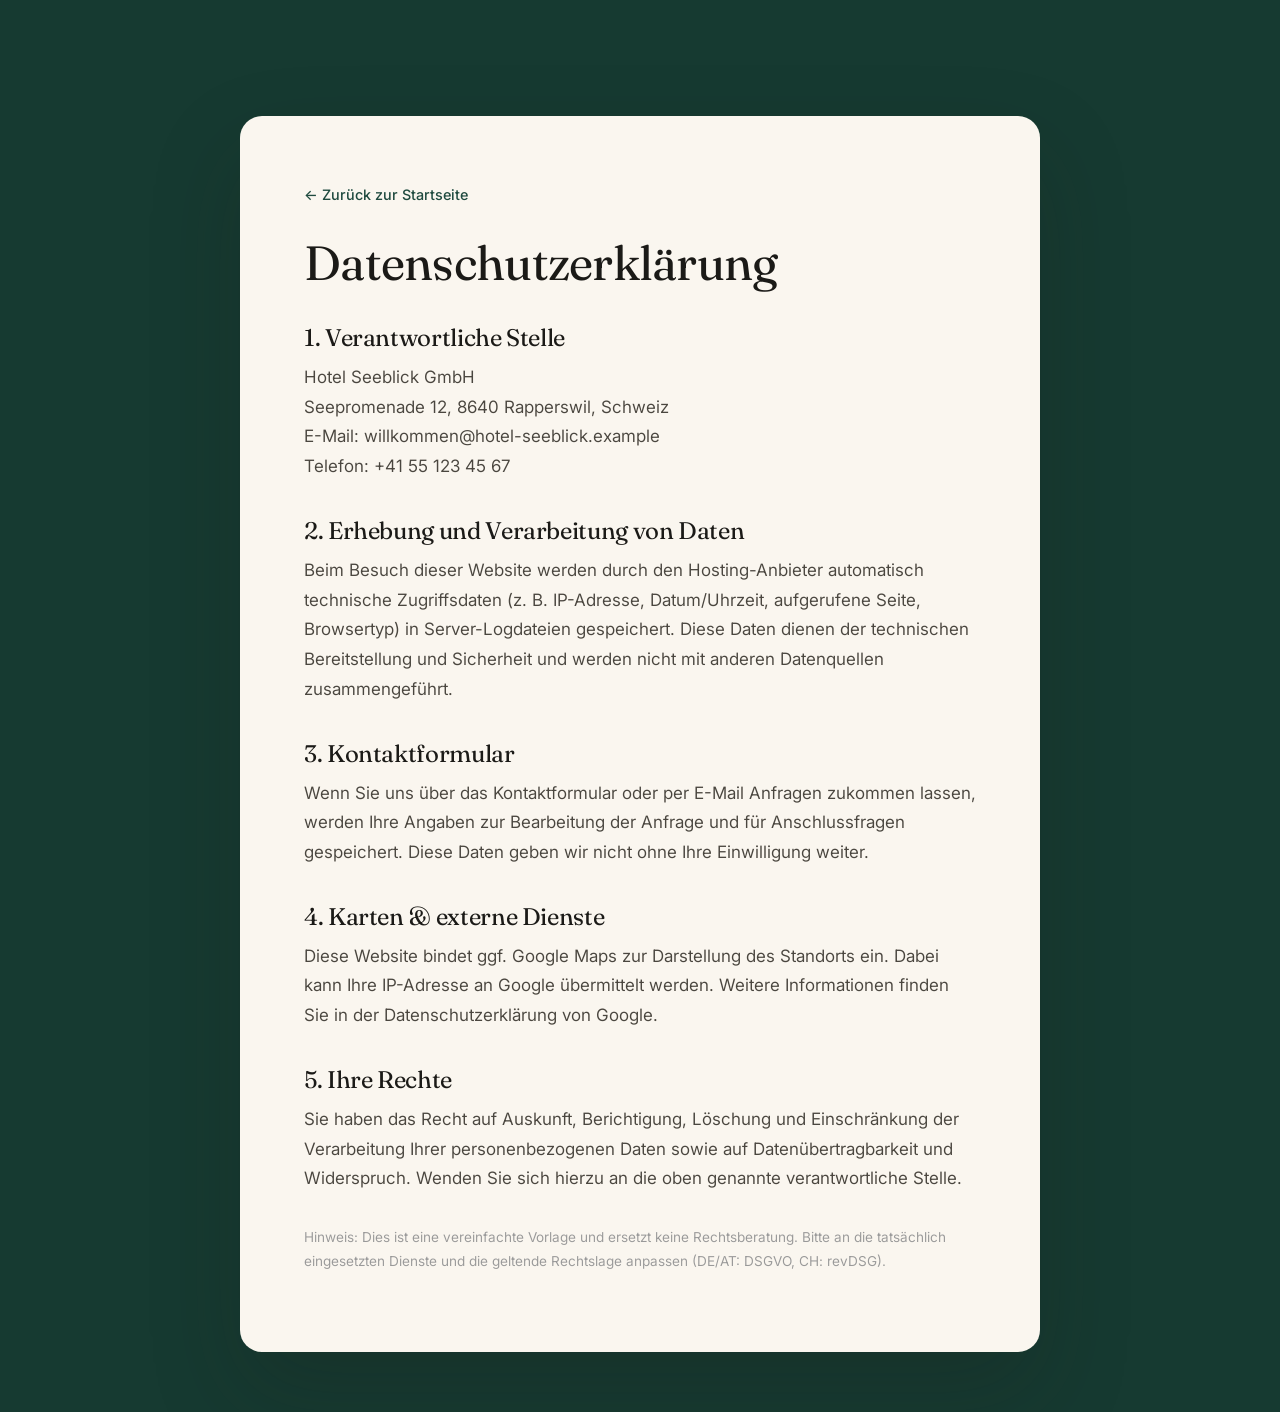
==== commit 71f1ce9f: "Fix feedback round 2: smooth hero blend, contrast, sticky safety - Hero blendet beim Scrollen fliess" ====
--- a/datenschutz.html
+++ b/datenschutz.html
@@ -9,7 +9,7 @@
   <link rel="preconnect" href="https://fonts.gstatic.com" crossorigin />
   <link href="https://fonts.googleapis.com/css2?family=Fraunces:ital,opsz,wght@0,9..144,300..600;1,9..144,300..500&family=Inter:wght@300;400;500;600&display=swap" rel="stylesheet" />
   <link rel="icon" href="images/favicon.svg" type="image/svg+xml" />
-  <link rel="stylesheet" href="css/style.css" />
+  <link rel="stylesheet" href="css/style.css?v=4" />
 </head>
 <body>
   <main class="legal-page">
@@ -47,7 +47,7 @@
     </p>
   </main>
 
-  <script src="js/content.js"></script>
+  <script src="js/content.js?v=4"></script>
   <script>
     (function () {
       var H = window.HOTEL || {}, L = H.legal || {}, C = H.contact || {}, T = H.theme || {};
--- a/css/style.css
+++ b/css/style.css
@@ -1,12 +1,12 @@
 /* =============================================================================
-   HOTEL-WEBSITE · DESIGN-SYSTEM  ·  „Modern Editorial · See & Natur"
+   HOTEL-WEBSITE · DESIGN-SYSTEM  ·  „Editorial Paper · See & Natur"
    -----------------------------------------------------------------------------
-   Farben/Schriften kommen aus den Tokens in :root und werden zusätzlich von
-   js/content.js (theme) pro Hotel überschrieben.
+   Konzept: Vollbild-Hero, danach schwebt der Inhalt als "Papier" (Sheet) über
+   einem fixen, weichgezeichneten Hintergrundbild. Farben/Fonts kommen aus den
+   Tokens in :root und werden von js/content.js (theme) pro Hotel überschrieben.
    ============================================================================= */
 
 :root {
-  /* --- Theme-Tokens (ggf. von content.js überschrieben) --- */
   --color-ink:         #1b1a17;
   --color-bg:          #faf6ef;
   --color-sand:        #f1e9dc;
@@ -16,7 +16,6 @@
   --font-display: 'Fraunces', 'Cormorant Garamond', Georgia, serif;
   --font-body:    'Inter', system-ui, -apple-system, sans-serif;
 
-  /* --- abgeleitet --- */
   --ink-soft:   #4a463f;
   --muted:      #7a7268;
   --line:       #e4dacb;
@@ -24,30 +23,32 @@
   --star:       #c8862f;
   --on-accent:  #f3efe6;
 
-  --maxw: 1200px;
-  --gutter: clamp(20px, 5vw, 48px);
+  --sheet-w: 1240px;
+  --pad: clamp(22px, 5vw, 72px);
   --r-sm: 4px;
   --r: 10px;
-  --r-lg: 16px;
+  --r-lg: 22px;
   --shadow-sm: 0 4px 16px rgba(27, 26, 23, .06);
   --shadow:    0 20px 60px rgba(27, 26, 23, .10);
-  --shadow-lg: 0 40px 90px rgba(27, 26, 23, .16);
+  --shadow-lg: 0 40px 90px rgba(27, 26, 23, .22);
   --ease: cubic-bezier(.22, .61, .36, 1);
   --ease-out: cubic-bezier(.16, 1, .3, 1);
   --header-h: 76px;
 }
 
-/* --- Reset / Base ------------------------------------------------------- */
+/* --- Base ---------------------------------------------------------------- */
 * { box-sizing: border-box; margin: 0; padding: 0; }
 html { -webkit-text-size-adjust: 100%; scroll-behavior: smooth; scroll-padding-top: var(--header-h); }
 body {
   font-family: var(--font-body);
   color: var(--color-ink);
-  background: var(--color-bg);
+  background: var(--color-accent-dark);
   line-height: 1.75;
   font-weight: 380;
   font-size: 17px;
-  overflow-x: hidden;
+  /* overflow-x: clip statt hidden! hidden würde in manchen Browsern einen
+     Scroll-Container erzeugen und position:sticky (Erlebnis-Pinning) brechen. */
+  overflow-x: clip;
   -webkit-font-smoothing: antialiased;
   text-rendering: optimizeLegibility;
 }
@@ -63,11 +64,11 @@
   color: var(--color-ink);
   font-optical-sizing: auto;
 }
-h2 { font-size: clamp(2.1rem, 4.4vw, 3.5rem); }
+h2 { font-size: clamp(2.1rem, 4.4vw, 3.4rem); }
 h3 { font-size: 1.4rem; line-height: 1.2; }
 p { color: var(--ink-soft); }
 
-.container { width: 100%; max-width: var(--maxw); margin-inline: auto; padding-inline: var(--gutter); }
+.container { width: 100%; max-width: 1280px; margin-inline: auto; padding-inline: clamp(20px, 4vw, 44px); }
 
 ::selection { background: var(--color-accent); color: #fff; }
 :focus-visible { outline: 2px solid var(--color-accent); outline-offset: 3px; border-radius: 2px; }
@@ -79,22 +80,43 @@
 }
 .skip-link:focus { top: 12px; }
 
-/* --- Kicker (Mini-Überschrift mit Linie) -------------------------------- */
+/* --- Fixes Hintergrundbild ("Papier"-Konzept) ----------------------------- */
+.bg-fix {
+  position: fixed; inset: -4%; z-index: -2;
+  background-size: cover; background-position: center;
+  background-color: var(--color-accent-dark);
+  filter: blur(10px) brightness(.72) saturate(.9);
+  transform: scale(1.06);
+}
+
+/* --- Kicker ---------------------------------------------------------------- */
 .kicker {
-  display: inline-flex; align-items: center; gap: 12px;
+  display: inline-block;
   font-family: var(--font-body);
   text-transform: uppercase; letter-spacing: .2em; font-size: .72rem; font-weight: 600;
   color: var(--color-accent); margin-bottom: 18px;
 }
-.kicker::before { content: ""; width: 28px; height: 1px; background: currentColor; opacity: .6; }
 .kicker-invert { color: var(--star); }
 
-/* --- Section-Rhythmus --------------------------------------------------- */
-.section { padding-block: clamp(72px, 11vw, 150px); }
-.section-head { max-width: 640px; margin-bottom: clamp(40px, 6vw, 68px); }
+/* --- Sheet ("A4-Papier") ----------------------------------------------------- */
+.sheet {
+  position: relative; z-index: 1;
+  width: min(var(--sheet-w), calc(100% - clamp(16px, 4vw, 64px)));
+  margin: clamp(-72px, -6vw, -48px) auto clamp(28px, 4vw, 56px);
+  background: var(--color-bg);
+  border-radius: var(--r-lg);
+  box-shadow: var(--shadow-lg);
+  /* KEIN overflow:hidden hier! Das würde position:sticky (Erlebnis-Pinning)
+     deaktivieren. Die runden Ecken bekommen die Randsektionen selbst. */
+}
+.sheet-top { border-radius: var(--r-lg) var(--r-lg) 0 0; }
+.sheet > .booking { border-radius: 0 0 var(--r-lg) var(--r-lg); }
+.sheet-pad { padding-inline: var(--pad); }
+.section { padding-block: clamp(64px, 9vw, 120px); }
+.section-head { max-width: 640px; margin-bottom: clamp(36px, 5vw, 60px); }
 .section-head h2 { margin-top: 4px; }
 
-/* --- Buttons ------------------------------------------------------------ */
+/* --- Buttons ------------------------------------------------------------------ */
 .btn {
   display: inline-flex; align-items: center; justify-content: center; gap: 10px;
   font-family: var(--font-body); font-size: .92rem; font-weight: 500; letter-spacing: .01em;
@@ -105,7 +127,6 @@
 .btn-block { width: 100%; }
 .btn-primary { background: var(--color-accent); color: #fff; }
 .btn-primary:hover { background: var(--color-accent-dark); transform: translateY(-2px); box-shadow: 0 14px 30px rgba(31, 74, 63, .28); }
-/* Auf dunklem Hero-Foto: heller Primär-CTA für maximalen Kontrast */
 .hero .btn-primary { background: var(--color-bg); color: var(--color-ink); }
 .hero .btn-primary:hover { background: #fff; box-shadow: 0 14px 30px rgba(0, 0, 0, .25); }
 .btn-ghost { background: rgba(255,255,255,.10); color: #fff; border-color: rgba(255,255,255,.55); backdrop-filter: blur(4px); }
@@ -113,13 +134,13 @@
 .btn-outline { background: transparent; color: var(--color-ink); border-color: var(--line); }
 .btn-outline:hover { border-color: var(--color-accent); color: var(--color-accent); }
 
-/* --- Header ------------------------------------------------------------- */
+/* --- Header --------------------------------------------------------------------- */
 .site-header {
   position: fixed; inset: 0 0 auto 0; z-index: 100; height: var(--header-h);
   display: flex; align-items: center;
   transition: background .4s var(--ease), box-shadow .4s, height .4s;
 }
-.site-header.scrolled { background: rgba(250, 246, 239, .88); backdrop-filter: blur(12px); box-shadow: var(--shadow-sm); height: 64px; }
+.site-header.scrolled { background: rgba(250, 246, 239, .9); backdrop-filter: blur(12px); box-shadow: var(--shadow-sm); height: 64px; }
 .header-inner { display: flex; align-items: center; justify-content: space-between; gap: 24px; width: 100%; }
 .logo { font-family: var(--font-display); font-size: 1.65rem; color: #fff; letter-spacing: -0.01em; transition: color .4s; }
 .site-header.scrolled .logo { color: var(--color-ink); }
@@ -132,7 +153,7 @@
 .main-nav a:hover { color: #fff; }
 .site-header.scrolled .main-nav a:hover { color: var(--color-accent); }
 .main-nav a:hover::after { width: 100%; }
-/* Header-CTA: über dem Hero als Ghost, nach dem Scrollen als grüner Button */
+
 .header-cta { margin-left: 4px; background: rgba(255,255,255,.12); border-color: rgba(255,255,255,.65); color: #fff; backdrop-filter: blur(4px); }
 .header-cta:hover { background: rgba(255,255,255,.24); transform: none; box-shadow: none; }
 .site-header.scrolled .header-cta { background: var(--color-accent); border-color: transparent; color: #fff; }
@@ -146,9 +167,9 @@
 .nav-toggle.open span:nth-child(2) { opacity: 0; }
 .nav-toggle.open span:nth-child(3) { transform: translateY(-7px) rotate(-45deg); }
 
-/* --- Hero --------------------------------------------------------------- */
-.hero { position: relative; min-height: 100svh; display: flex; align-items: flex-end; padding-bottom: clamp(70px, 12vh, 130px); overflow: hidden; }
-.hero-media { position: absolute; inset: 0; z-index: -1; }
+/* --- Hero -------------------------------------------------------------------------- */
+.hero { position: relative; min-height: 100svh; display: flex; align-items: flex-end; padding-bottom: clamp(110px, 16vh, 170px); overflow: hidden; }
+.hero-media { position: absolute; inset: 0; z-index: -1; will-change: opacity; }
 .hero-bg {
   position: absolute; inset: -8% 0 0 0; height: 116%;
   background-size: cover; background-position: center; background-color: #2c3a34;
@@ -156,7 +177,7 @@
 }
 @keyframes heroIn { to { transform: scale(1); } }
 .hero-scrim { position: absolute; inset: 0; background: linear-gradient(180deg, rgba(20,26,22,.35) 0%, rgba(20,26,22,.12) 40%, rgba(20,26,22,.72) 100%); }
-.hero-inner { position: relative; max-width: 860px; color: #fff; }
+.hero-inner { position: relative; max-width: 860px; color: #fff; will-change: opacity, transform; }
 .hero-kicker { color: rgba(255,255,255,.92); text-transform: uppercase; letter-spacing: .22em; font-size: .78rem; font-weight: 600; margin-bottom: 22px; }
 .hero-title { color: #fff; font-size: clamp(2.9rem, 7.5vw, 6rem); font-weight: 380; line-height: 1.0; letter-spacing: -0.02em; margin-bottom: 24px; text-wrap: balance; }
 .hero-sub { color: rgba(255,255,255,.92); font-size: clamp(1.05rem, 1.8vw, 1.4rem); font-weight: 380; max-width: 560px; margin-bottom: 36px; }
@@ -165,110 +186,169 @@
 .hero-scroll span { position: absolute; left: 50%; top: 9px; width: 3px; height: 8px; margin-left: -1.5px; background: #fff; border-radius: 2px; animation: scrollDot 1.8s infinite; }
 @keyframes scrollDot { 0% { opacity: 0; transform: translateY(0); } 40% { opacity: 1; } 80% { opacity: 0; transform: translateY(14px); } 100% { opacity: 0; } }
 
-/* --- Kennzahlen --------------------------------------------------------- */
-.stats { position: relative; z-index: 5; margin-top: clamp(-56px, -5vw, -40px); }
+/* --- Sheet-Top: Kennzahlen + Vertrauen ------------------------------------------------ */
+.sheet-top { padding-block: clamp(36px, 5vw, 56px) clamp(8px, 2vw, 16px); }
 .stats-inner {
   display: grid; grid-template-columns: repeat(4, 1fr);
-  background: var(--color-surface); border-radius: var(--r); box-shadow: var(--shadow);
-  padding: clamp(22px, 3vw, 34px) clamp(10px, 2vw, 20px);
+  border-bottom: 1px solid var(--line);
+  padding-bottom: clamp(22px, 3vw, 34px);
 }
 .stat { text-align: center; padding: 8px 14px; position: relative; }
 .stat + .stat::before { content: ""; position: absolute; left: 0; top: 18%; height: 64%; width: 1px; background: var(--line); }
 .stat-value { font-family: var(--font-display); font-size: clamp(1.9rem, 3vw, 2.6rem); font-weight: 400; color: var(--color-accent); line-height: 1; letter-spacing: -0.02em; }
-.stat-label { font-size: .82rem; color: var(--muted); margin-top: 8px; letter-spacing: .01em; }
-
-/* --- Über uns ----------------------------------------------------------- */
+.stat-label { font-size: .84rem; font-weight: 450; color: var(--ink-soft); margin-top: 8px; }
+
+.trust-strip { display: grid; grid-template-columns: repeat(4, 1fr); gap: 18px; padding-block: clamp(20px, 3vw, 30px) 8px; }
+.trust-item { display: flex; gap: 12px; align-items: flex-start; }
+.trust-icon { flex: 0 0 34px; width: 34px; height: 34px; border-radius: 50%; background: var(--accent-tint); color: var(--color-accent); display: grid; place-items: center; }
+.trust-icon svg { width: 17px; height: 17px; }
+.trust-item strong { display: block; font-size: .88rem; font-weight: 600; color: var(--color-ink); line-height: 1.3; }
+.trust-item span { font-size: .82rem; color: var(--ink-soft); line-height: 1.4; }
+
+/* --- Über uns ---------------------------------------------------------------------------- */
 .about-grid { display: grid; grid-template-columns: 1.05fr .95fr; gap: clamp(36px, 6vw, 84px); align-items: center; }
-.about-text .lead { font-family: var(--font-display); font-size: clamp(1.3rem, 2.2vw, 1.75rem); font-weight: 400; color: var(--color-ink); line-height: 1.35; margin: 22px 0 20px; }
+.about-text .lead { font-family: var(--font-display); font-size: clamp(1.3rem, 2.2vw, 1.7rem); font-weight: 400; color: var(--color-ink); line-height: 1.35; margin: 22px 0 20px; }
 .about-body p { margin-bottom: 16px; }
 .signature { font-family: var(--font-display); font-style: italic; font-size: 1.15rem; color: var(--color-ink); margin-top: 26px; }
 .signature span { display: block; font-family: var(--font-body); font-style: normal; font-size: .82rem; color: var(--muted); letter-spacing: .04em; margin-top: 2px; }
-.about-media { position: relative; }
 .about-media img { width: 100%; aspect-ratio: 4/5; object-fit: cover; border-radius: var(--r); box-shadow: var(--shadow); }
-.about-media::after { content: ""; position: absolute; inset: 16px -16px -16px 16px; border: 1px solid var(--color-accent); border-radius: var(--r); z-index: -1; opacity: .35; }
-
-/* --- Erlebnisse --------------------------------------------------------- */
-.experience { display: grid; grid-template-columns: 1fr 1fr; gap: clamp(30px, 5vw, 76px); align-items: center; }
-.experience + .experience { margin-top: clamp(56px, 8vw, 112px); }
-.experience:nth-child(even) .experience-media { order: 2; }
-.experience-media { overflow: hidden; border-radius: var(--r); box-shadow: var(--shadow); }
-.experience-media img { width: 100%; aspect-ratio: 5/4; object-fit: cover; transition: transform 1s var(--ease); }
-.experience:hover .experience-media img { transform: scale(1.04); }
-.experience-text h3 { font-size: clamp(1.7rem, 3vw, 2.4rem); margin: 10px 0 16px; }
-.experience-text p { font-size: 1.06rem; max-width: 46ch; }
-
-/* --- Zimmer ------------------------------------------------------------- */
-.rooms { background: var(--color-sand); }
-.rooms-grid { display: grid; grid-template-columns: repeat(3, 1fr); gap: 26px; }
-.room-card { background: var(--color-surface); border-radius: var(--r); overflow: hidden; box-shadow: var(--shadow-sm); display: flex; flex-direction: column; transition: transform .4s var(--ease), box-shadow .4s; }
-.room-card:hover { transform: translateY(-6px); box-shadow: var(--shadow); }
-.room-media { position: relative; overflow: hidden; aspect-ratio: 4/3; }
-.room-media img { width: 100%; height: 100%; object-fit: cover; transition: transform .8s var(--ease); }
-.room-card:hover .room-media img { transform: scale(1.06); }
-.room-badge { position: absolute; top: 14px; left: 14px; background: rgba(250,246,239,.92); backdrop-filter: blur(4px); color: var(--color-ink); font-size: .74rem; font-weight: 500; padding: 6px 12px; border-radius: 40px; }
-.room-body { padding: 26px; display: flex; flex-direction: column; flex: 1; }
-.room-body h3 { margin-bottom: 6px; }
-.room-meta { font-size: .8rem; color: var(--muted); letter-spacing: .02em; margin-bottom: 14px; }
-.room-desc { font-size: .98rem; margin-bottom: 18px; }
-.room-tags { display: flex; flex-wrap: wrap; gap: 8px; margin-bottom: 22px; }
-.room-tag { font-size: .74rem; color: var(--ink-soft); padding: 5px 12px; background: var(--accent-tint); border-radius: 40px; }
-.room-foot { margin-top: auto; display: flex; align-items: center; justify-content: space-between; padding-top: 18px; border-top: 1px solid var(--line); }
-.room-price { font-family: var(--font-display); font-size: 1.3rem; color: var(--color-ink); }
+
+/* --- Erlebnisse: gepinnte Scroll-Kapitel ---------------------------------------------------- */
+.exp-scroll { position: relative; height: 260vh; background: var(--color-sand); }
+.exp-pin { position: sticky; top: 0; height: 100vh; display: flex; align-items: center; overflow: hidden; }
+.exp-grid { display: grid; grid-template-columns: 1fr 1.15fr; gap: clamp(32px, 5vw, 72px); align-items: center; width: 100%; }
+.exp-texts { position: relative; min-height: 320px; }
+.exp-step {
+  position: absolute; inset: 0; display: flex; flex-direction: column; justify-content: center;
+  opacity: 0; transform: translateY(26px); transition: opacity .55s var(--ease-out), transform .55s var(--ease-out);
+  pointer-events: none;
+}
+.exp-step.active { opacity: 1; transform: none; pointer-events: auto; }
+.exp-step h3 { font-size: clamp(1.8rem, 3.2vw, 2.6rem); margin: 10px 0 16px; }
+.exp-step p { font-size: 1.08rem; max-width: 44ch; }
+.exp-step-media { display: none; }
+.exp-visuals { position: relative; aspect-ratio: 5/4; border-radius: var(--r); overflow: hidden; box-shadow: var(--shadow); }
+.exp-visual { position: absolute; inset: 0; opacity: 0; transform: scale(1.05); transition: opacity .6s var(--ease-out), transform .9s var(--ease-out); }
+.exp-visual.active { opacity: 1; transform: none; }
+.exp-visual img { width: 100%; height: 100%; object-fit: cover; }
+.exp-progress { position: absolute; left: 50%; bottom: 26px; transform: translateX(-50%); display: flex; gap: 8px; }
+.exp-progress i { width: 26px; height: 3px; border-radius: 2px; background: rgba(27,26,23,.18); transition: background .3s; }
+.exp-progress i.active { background: var(--color-accent); }
+
+/* --- Zimmer: grosse Panels ---------------------------------------------------------------------- */
+.rooms-list { display: flex; flex-direction: column; gap: clamp(36px, 5vw, 64px); }
+.room-panel {
+  display: grid; grid-template-columns: 1.15fr 1fr; gap: clamp(26px, 4vw, 52px);
+  align-items: center; background: var(--color-surface); border-radius: var(--r);
+  box-shadow: var(--shadow-sm); overflow: hidden;
+  transition: box-shadow .4s;
+}
+.room-panel:hover { box-shadow: var(--shadow); }
+.room-panel:nth-child(even) .room-visuals { order: 2; }
+.room-visuals { position: relative; align-self: stretch; min-height: 380px; }
+.room-img-main { position: absolute; inset: 0; }
+.room-img-main img { width: 100%; height: 100%; object-fit: cover; }
+.room-img-detail {
+  position: absolute; right: -14px; bottom: 22px; width: 42%; aspect-ratio: 4/3;
+  border-radius: var(--r-sm); overflow: hidden; box-shadow: var(--shadow);
+  border: 4px solid var(--color-surface);
+}
+.room-panel:nth-child(even) .room-img-detail { right: auto; left: -14px; }
+.room-img-detail img { width: 100%; height: 100%; object-fit: cover; }
+.room-badge { position: absolute; top: 16px; left: 16px; background: rgba(250,246,239,.92); backdrop-filter: blur(4px); color: var(--color-ink); font-size: .74rem; font-weight: 500; padding: 6px 12px; border-radius: 40px; z-index: 2; }
+.room-info { padding: clamp(24px, 3vw, 44px); padding-left: 0; }
+.room-panel:nth-child(even) .room-info { padding-left: clamp(24px, 3vw, 44px); padding-right: 0; }
+.room-info h3 { font-size: clamp(1.6rem, 2.6vw, 2.1rem); margin-bottom: 6px; }
+.room-meta { font-size: .82rem; color: var(--muted); letter-spacing: .02em; margin-bottom: 14px; }
+.room-desc { font-size: .98rem; margin-bottom: 18px; max-width: 46ch; }
+.room-features { list-style: none; display: grid; grid-template-columns: 1fr 1fr; gap: 8px 18px; margin-bottom: 22px; }
+.room-features li { display: flex; align-items: center; gap: 9px; font-size: .88rem; color: var(--ink-soft); }
+.room-features svg { flex: 0 0 15px; width: 15px; height: 15px; color: var(--color-accent); }
+.room-foot { display: flex; align-items: center; justify-content: space-between; gap: 16px; padding-top: 18px; border-top: 1px solid var(--line); max-width: 460px; }
+.room-price { font-family: var(--font-display); font-size: 1.35rem; color: var(--color-ink); }
 .room-price small { font-family: var(--font-body); font-size: .72rem; color: var(--muted); font-weight: 400; }
 .room-link { font-size: .86rem; font-weight: 500; color: var(--color-accent); display: inline-flex; gap: 6px; transition: gap .3s var(--ease); }
 .room-link:hover { gap: 12px; }
 
-/* --- Ausstattung -------------------------------------------------------- */
-.amenities-grid { display: grid; grid-template-columns: repeat(3, 1fr); gap: 4px; border-radius: var(--r); overflow: hidden; background: var(--line); }
-.amenity { background: var(--color-bg); padding: 40px 30px; transition: background .35s; }
-.amenity:hover { background: var(--accent-tint); }
-.amenity-icon { width: 40px; height: 40px; color: var(--color-accent); margin-bottom: 18px; }
-.amenity-icon svg { width: 100%; height: 100%; }
-.amenity h3 { font-size: 1.2rem; margin-bottom: 6px; }
-.amenity p { font-size: .95rem; }
-
-/* --- Galerie ------------------------------------------------------------ */
-.gallery-grid { display: grid; grid-template-columns: repeat(4, 1fr); grid-auto-rows: 200px; gap: 14px; }
+/* --- Bewertungen: Diagramm + Stimmen (dunkel) ------------------------------------------------------- */
+.reviews { background: var(--color-accent); color: var(--on-accent); }
+.reviews h2 { color: #fff; }
+.reviews-grid { display: grid; grid-template-columns: 1fr 1fr; gap: clamp(36px, 6vw, 80px); align-items: start; }
+.rating-badge { margin: 14px 0 30px; color: rgba(255,255,255,.85); font-size: .95rem; }
+.rating-badge strong { color: var(--star); }
+
+.chart { display: flex; flex-direction: column; gap: 16px; }
+.chart-row { display: grid; grid-template-columns: 120px 1fr 44px; align-items: center; gap: 14px; }
+.chart-label { font-size: .88rem; color: rgba(255,255,255,.85); }
+.chart-track { position: relative; height: 6px; border-radius: 4px; background: rgba(255,255,255,.14); overflow: hidden; }
+.chart-bar {
+  position: absolute; inset: 0 auto 0 0; width: 0; border-radius: 4px;
+  background: var(--on-accent);
+  transition: width 1.1s var(--ease-out);
+}
+.chart-value { font-family: var(--font-display); font-size: 1.05rem; color: #fff; text-align: right; font-variant-numeric: tabular-nums; }
+.chart-note { margin-top: 22px; font-size: .8rem; color: rgba(255,255,255,.55); }
+
+.reviews-quotes { display: flex; flex-direction: column; gap: 18px; }
+.testimonial { background: rgba(255,255,255,.05); border: 1px solid rgba(255,255,255,.12); border-radius: var(--r); padding: 26px 26px; }
+.testimonial .stars { color: var(--star); letter-spacing: .12em; margin-bottom: 12px; font-size: .9rem; }
+.testimonial blockquote { font-family: var(--font-display); font-size: 1.18rem; line-height: 1.45; color: #fff; margin-bottom: 14px; }
+.testimonial figcaption { font-size: .88rem; color: rgba(255,255,255,.6); }
+.testimonial figcaption strong { color: #fff; font-weight: 500; }
+
+/* --- Galerie -------------------------------------------------------------------------------------------- */
+.gallery-grid { display: grid; grid-template-columns: repeat(4, 1fr); grid-auto-rows: 190px; gap: 14px; }
 .gallery-item { border: 0; padding: 0; cursor: pointer; overflow: hidden; border-radius: var(--r-sm); background: var(--line); position: relative; }
 .gallery-item img { width: 100%; height: 100%; object-fit: cover; transition: transform .7s var(--ease); }
-.gallery-item::after { content: ""; position: absolute; inset: 0; background: rgba(22,26,22,.0); transition: background .4s; }
+.gallery-item::after { content: ""; position: absolute; inset: 0; background: rgba(22,26,22,0); transition: background .4s; }
 .gallery-item:hover img { transform: scale(1.07); }
 .gallery-item:hover::after { background: rgba(22,26,22,.12); }
 .gallery-item:nth-child(1) { grid-column: span 2; grid-row: span 2; }
-.gallery-item:nth-child(6) { grid-column: span 2; }
-
-/* --- Bewertungen (dunkle Sektion) --------------------------------------- */
-.testimonials { background: var(--color-accent); color: var(--on-accent); }
-.testimonials h2 { color: #fff; }
-.rating-badge { margin-top: 16px; color: rgba(255,255,255,.85); font-size: .95rem; }
-.rating-badge strong { color: var(--star); }
-.testimonials-grid { display: grid; grid-template-columns: repeat(3, 1fr); gap: 24px; }
-.testimonial { background: rgba(255,255,255,.05); border: 1px solid rgba(255,255,255,.12); border-radius: var(--r); padding: 34px 30px; }
-.testimonial .stars { color: var(--star); letter-spacing: .12em; margin-bottom: 16px; }
-.testimonial blockquote { font-family: var(--font-display); font-size: 1.32rem; line-height: 1.45; color: #fff; margin-bottom: 20px; }
-.testimonial figcaption { font-size: .9rem; color: rgba(255,255,255,.6); }
-.testimonial figcaption strong { color: #fff; font-weight: 500; }
-
-/* --- Umgebung ----------------------------------------------------------- */
-.nearby { background: var(--color-sand); }
-.nearby-grid { display: grid; grid-template-columns: repeat(3, 1fr); gap: 24px; }
-.near-card { background: var(--color-surface); border-radius: var(--r); padding: 32px 30px; box-shadow: var(--shadow-sm); transition: transform .35s var(--ease); }
+.gallery-item:nth-child(4) { grid-row: span 2; }
+.gallery-item:nth-child(8) { grid-column: span 2; }
+
+/* --- Ausstattung ------------------------------------------------------------------------------------------ */
+.amenities { background: var(--color-sand); }
+.amenities-grid { display: grid; grid-template-columns: repeat(3, 1fr); gap: 4px; border-radius: var(--r); overflow: hidden; background: var(--line); }
+.amenity { background: var(--color-bg); padding: 36px 30px; transition: background .35s; }
+.amenity:hover { background: var(--accent-tint); }
+.amenity-icon { width: 38px; height: 38px; color: var(--color-accent); margin-bottom: 16px; }
+.amenity-icon svg { width: 100%; height: 100%; }
+.amenity h3 { font-size: 1.15rem; margin-bottom: 6px; }
+.amenity p { font-size: .93rem; }
+
+/* --- Umgebung ---------------------------------------------------------------------------------------------- */
+.nearby-grid { display: grid; grid-template-columns: repeat(3, 1fr); gap: 22px; }
+.near-card { background: var(--color-surface); border-radius: var(--r); padding: 30px 28px; box-shadow: var(--shadow-sm); transition: transform .35s var(--ease); }
 .near-card:hover { transform: translateY(-4px); }
-.near-dist { display: inline-block; font-size: .74rem; font-weight: 600; letter-spacing: .04em; color: var(--color-accent); background: var(--accent-tint); padding: 5px 12px; border-radius: 40px; margin-bottom: 16px; }
-.near-card h3 { font-size: 1.3rem; margin-bottom: 8px; }
-.near-card p { font-size: .96rem; }
-
-/* --- Lage --------------------------------------------------------------- */
-.location-grid { display: grid; grid-template-columns: .9fr 1.1fr; gap: clamp(32px, 5vw, 68px); align-items: center; }
-.location-address { font-family: var(--font-display); font-size: 1.3rem; color: var(--color-ink); margin: 8px 0 12px; }
-.location-directions { margin-bottom: 26px; }
-.location-map { border-radius: var(--r); overflow: hidden; box-shadow: var(--shadow); }
-.location-map iframe { width: 100%; height: 420px; border: 0; display: block; }
-
-/* --- Buchung (dunkle Sektion) ------------------------------------------- */
+.near-dist { display: inline-block; font-size: .74rem; font-weight: 600; letter-spacing: .04em; color: var(--color-accent); background: var(--accent-tint); padding: 5px 12px; border-radius: 40px; margin-bottom: 14px; }
+.near-card h3 { font-size: 1.25rem; margin-bottom: 8px; }
+.near-card p { font-size: .95rem; }
+
+/* --- FAQ ------------------------------------------------------------------------------------------------------ */
+.faq { background: var(--color-sand); }
+.faq-grid { display: grid; grid-template-columns: .8fr 1.2fr; gap: clamp(32px, 5vw, 72px); align-items: start; }
+.faq-lead { margin-top: 14px; font-size: .98rem; }
+.faq-list { display: flex; flex-direction: column; gap: 10px; }
+.faq-item { background: var(--color-bg); border: 1px solid var(--line); border-radius: var(--r); overflow: hidden; transition: box-shadow .3s; }
+.faq-item[open] { box-shadow: var(--shadow-sm); }
+.faq-item summary {
+  list-style: none; cursor: pointer; display: flex; align-items: center; justify-content: space-between; gap: 16px;
+  padding: 18px 22px; font-weight: 500; font-size: .98rem; color: var(--color-ink);
+}
+.faq-item summary::-webkit-details-marker { display: none; }
+.faq-item summary::after {
+  content: "+"; flex: 0 0 auto; width: 26px; height: 26px; border-radius: 50%;
+  display: grid; place-items: center; background: var(--accent-tint); color: var(--color-accent);
+  font-size: 1.1rem; font-weight: 400; transition: transform .3s var(--ease);
+}
+.faq-item[open] summary::after { transform: rotate(45deg); }
+.faq-item p { padding: 0 22px 20px; font-size: .95rem; max-width: 62ch; }
+
+/* --- Buchung ------------------------------------------------------------------------------------------------------ */
 .booking { background: var(--color-accent); color: var(--on-accent); }
 .booking h2 { color: #fff; }
-.booking-grid { display: grid; grid-template-columns: 1fr 1fr; gap: clamp(36px, 6vw, 80px); align-items: start; }
+.booking-grid { display: grid; grid-template-columns: 1fr 1.1fr; gap: clamp(36px, 6vw, 80px); align-items: start; }
 .booking-lead { color: rgba(255,255,255,.85); margin: 14px 0 26px; font-size: 1.08rem; }
 .contact-list { list-style: none; }
 .contact-list li { display: flex; flex-direction: column; padding: 12px 0; border-bottom: 1px solid rgba(255,255,255,.14); }
@@ -293,17 +373,20 @@
 .form-status.ok { color: var(--color-accent); font-weight: 500; }
 .form-status.err { color: #b23b2e; }
 
-/* --- Footer ------------------------------------------------------------- */
-.site-footer { background: var(--color-ink); color: rgba(255,255,255,.62); padding-block: clamp(50px, 7vw, 76px) 28px; }
-.footer-inner { display: grid; grid-template-columns: 1.4fr 1fr; gap: 36px 48px; align-items: start; padding-bottom: 34px; border-bottom: 1px solid rgba(255,255,255,.12); }
-.footer-logo { font-family: var(--font-display); font-size: 1.6rem; color: #fff; display: block; margin-bottom: 10px; }
-.footer-brand p { color: rgba(255,255,255,.5); font-size: .95rem; margin-bottom: 4px; }
-.footer-nav { display: flex; flex-wrap: wrap; gap: 16px 26px; align-content: start; justify-content: flex-end; }
+/* --- Footer (mit Adresse, ohne Karte) ---------------------------------------------------------------------------------- */
+.site-footer { position: relative; z-index: 1; color: rgba(255,255,255,.7); padding-block: clamp(30px, 5vw, 56px) 28px; }
+.footer-inner { display: grid; grid-template-columns: 1.2fr 1fr 1fr 1.2fr; gap: 32px 40px; align-items: start; padding-bottom: 30px; border-bottom: 1px solid rgba(255,255,255,.14); }
+.footer-logo { font-family: var(--font-display); font-size: 1.6rem; color: #fff; display: block; margin-bottom: 8px; }
+.footer-brand p { color: rgba(255,255,255,.55); font-size: .95rem; }
+.footer-label { font-size: .7rem; text-transform: uppercase; letter-spacing: .16em; color: var(--star); font-weight: 600; margin-bottom: 8px; }
+.footer-contact p { color: rgba(255,255,255,.78); font-size: .93rem; }
+.footer-directions { margin-top: 6px; color: rgba(255,255,255,.5) !important; font-size: .84rem !important; }
+.footer-nav { display: flex; flex-wrap: wrap; gap: 12px 24px; justify-content: flex-end; align-content: start; }
 .footer-nav a { font-size: .88rem; transition: color .25s; }
 .footer-nav a:hover { color: var(--star); }
-.footer-copy { padding-top: 22px; font-size: .82rem; color: rgba(255,255,255,.4); }
-
-/* --- Mobile Buchungsleiste ---------------------------------------------- */
+.footer-copy { padding-top: 20px; font-size: .82rem; color: rgba(255,255,255,.45); }
+
+/* --- Mobile Buchungsleiste --------------------------------------------------------------------------------------------- */
 .mobile-cta {
   position: fixed; left: 0; right: 0; bottom: 0; z-index: 90;
   display: none; align-items: center; justify-content: space-between; gap: 14px;
@@ -315,7 +398,7 @@
 .mobile-cta-price { font-size: .9rem; color: var(--color-ink); font-weight: 500; }
 .mobile-cta-price small { color: var(--muted); font-weight: 400; }
 
-/* --- Lightbox ----------------------------------------------------------- */
+/* --- Lightbox ----------------------------------------------------------------------------------------------------------- */
 .lightbox { position: fixed; inset: 0; z-index: 200; background: rgba(17,20,17,.94); display: none; align-items: center; justify-content: center; }
 .lightbox.open { display: flex; }
 .lightbox-img { max-width: 90vw; max-height: 86vh; border-radius: var(--r-sm); box-shadow: 0 30px 80px rgba(0,0,0,.5); }
@@ -324,28 +407,47 @@
 .lightbox-nav:hover { background: rgba(255,255,255,.22); }
 .lightbox-prev { left: 20px; } .lightbox-next { right: 20px; }
 
-/* --- Reveal-Animation --------------------------------------------------- */
+/* --- Reveal --------------------------------------------------------------------------------------------------------------- */
 .reveal { opacity: 0; transform: translateY(30px); transition: opacity .8s var(--ease-out), transform .8s var(--ease-out); }
 .reveal.visible { opacity: 1; transform: none; }
 
-/* --- Sub-Seiten (Impressum/Datenschutz) --------------------------------- */
-.legal-page { max-width: 760px; margin-inline: auto; padding: calc(var(--header-h) + 60px) var(--gutter) 90px; }
+/* --- Sub-Seiten ------------------------------------------------------------------------------------------------------------- */
+.legal-page {
+  position: relative; z-index: 1;
+  max-width: 800px; margin: calc(var(--header-h) + 40px) auto 60px;
+  background: var(--color-bg); border-radius: var(--r-lg); box-shadow: var(--shadow-lg);
+  padding: clamp(32px, 5vw, 64px);
+}
 .legal-page h1 { font-family: var(--font-display); font-size: clamp(2.2rem, 4vw, 3rem); font-weight: 400; margin-bottom: 30px; }
 .legal-page h2 { font-family: var(--font-display); font-weight: 400; font-size: 1.5rem; margin: 36px 0 12px; }
 .legal-page p, .legal-page address { color: var(--ink-soft); margin-bottom: 14px; font-style: normal; }
 .legal-back { display: inline-block; margin-bottom: 30px; color: var(--color-accent); font-weight: 500; font-size: .9rem; }
 
-/* --- Responsive --------------------------------------------------------- */
-@media (max-width: 940px) {
-  .about-grid, .location-grid, .booking-grid { grid-template-columns: 1fr; }
+/* --- Responsive ------------------------------------------------------------------------------------------------------------- */
+@media (max-width: 980px) {
+  .about-grid, .booking-grid, .reviews-grid, .faq-grid { grid-template-columns: 1fr; }
   .about-media { max-width: 460px; }
-  .about-media::after { display: none; }
-  .experience { grid-template-columns: 1fr; gap: 24px; }
-  .experience:nth-child(even) .experience-media { order: 0; }
-  .rooms-grid, .amenities-grid, .testimonials-grid, .nearby-grid { grid-template-columns: repeat(2, 1fr); }
-  .amenities-grid .amenity:nth-last-child(-n+0) { }
+  .rooms-list .room-panel { grid-template-columns: 1fr; }
+  .room-panel:nth-child(even) .room-visuals { order: 0; }
+  .room-visuals { min-height: 0; aspect-ratio: 16/10; position: relative; }
+  .room-img-detail { right: 14px; bottom: -18px; width: 38%; }
+  .room-panel:nth-child(even) .room-img-detail { left: auto; right: 14px; }
+  .room-info { padding: clamp(24px, 4vw, 36px) !important; }
+  .amenities-grid, .nearby-grid { grid-template-columns: repeat(2, 1fr); }
   .stats-inner { grid-template-columns: repeat(2, 1fr); gap: 10px 0; }
-  .stat:nth-child(3)::before, .stat:nth-child(2)::before { }
+  .trust-strip { grid-template-columns: repeat(2, 1fr); }
+  .footer-inner { grid-template-columns: 1fr 1fr; }
+  .footer-nav { justify-content: flex-start; }
+
+  /* Erlebnisse: ohne Pinning, normale Kapitel-Abfolge */
+  .exp-scroll { height: auto; padding-block: clamp(56px, 8vw, 90px); }
+  .exp-pin { position: static; height: auto; display: block; overflow: visible; }
+  .exp-grid { display: block; }
+  .exp-texts { min-height: 0; }
+  .exp-step { position: static; opacity: 1; transform: none; pointer-events: auto; margin-bottom: 40px; }
+  .exp-step-media { display: block; margin-bottom: 18px; border-radius: var(--r); overflow: hidden; box-shadow: var(--shadow-sm); }
+  .exp-step-media img { width: 100%; aspect-ratio: 5/4; object-fit: cover; }
+  .exp-visuals, .exp-progress { display: none; }
 }
 @media (max-width: 760px) {
   .main-nav, .header-cta { display: none; }
@@ -361,18 +463,30 @@
   .mobile-cta { display: flex; }
   .gallery-grid { grid-template-columns: repeat(2, 1fr); grid-auto-rows: 150px; }
   .gallery-item:nth-child(1) { grid-column: span 2; }
-  .gallery-item:nth-child(6) { grid-column: span 2; }
+  .gallery-item:nth-child(4) { grid-row: span 1; }
+  .gallery-item:nth-child(8) { grid-column: span 2; }
+  .chart-row { grid-template-columns: 96px 1fr 40px; gap: 10px; }
 }
 @media (max-width: 520px) {
   body { font-size: 16px; }
-  .rooms-grid, .amenities-grid, .testimonials-grid, .nearby-grid, .form-row { grid-template-columns: 1fr; }
+  .amenities-grid, .nearby-grid, .form-row, .trust-strip { grid-template-columns: 1fr; }
   .stats-inner { grid-template-columns: 1fr 1fr; }
-  .amenities-grid { gap: 1px; }
-}
-
-/* --- Reduced Motion ----------------------------------------------------- */
+  .footer-inner { grid-template-columns: 1fr; }
+  .room-features { grid-template-columns: 1fr; }
+}
+
+/* --- Reduced Motion ---------------------------------------------------------------------------------------------------------- */
 @media (prefers-reduced-motion: reduce) {
   * { animation: none !important; transition-duration: .01ms !important; scroll-behavior: auto !important; }
   .reveal { opacity: 1; transform: none; }
   .hero-bg { transform: none; }
-}
+  .chart-bar { transition: none; }
+  /* Erlebnisse ohne Pinning */
+  .exp-scroll { height: auto; padding-block: 64px; }
+  .exp-pin { position: static; height: auto; display: block; overflow: visible; }
+  .exp-grid { display: block; }
+  .exp-texts { min-height: 0; }
+  .exp-step { position: static; opacity: 1; transform: none; margin-bottom: 40px; }
+  .exp-step-media { display: block; margin-bottom: 18px; }
+  .exp-visuals, .exp-progress { display: none; }
+}
